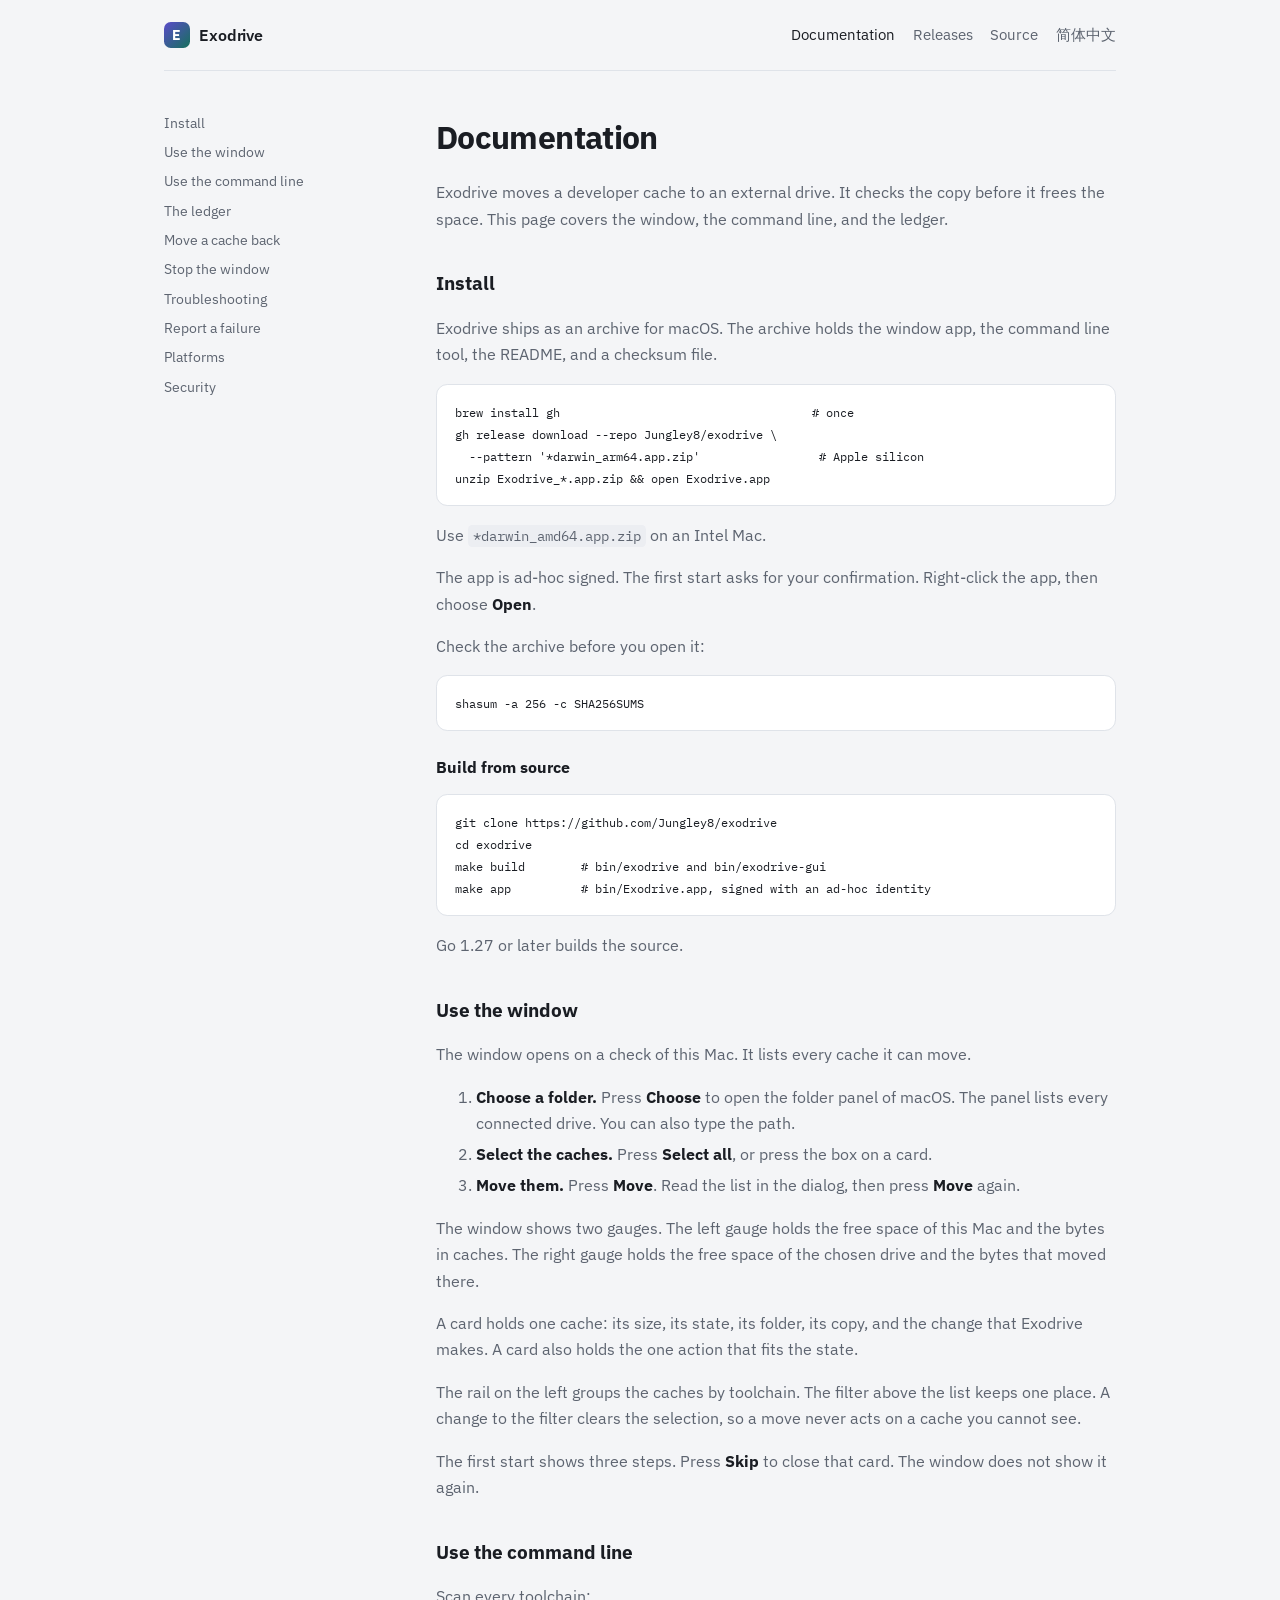
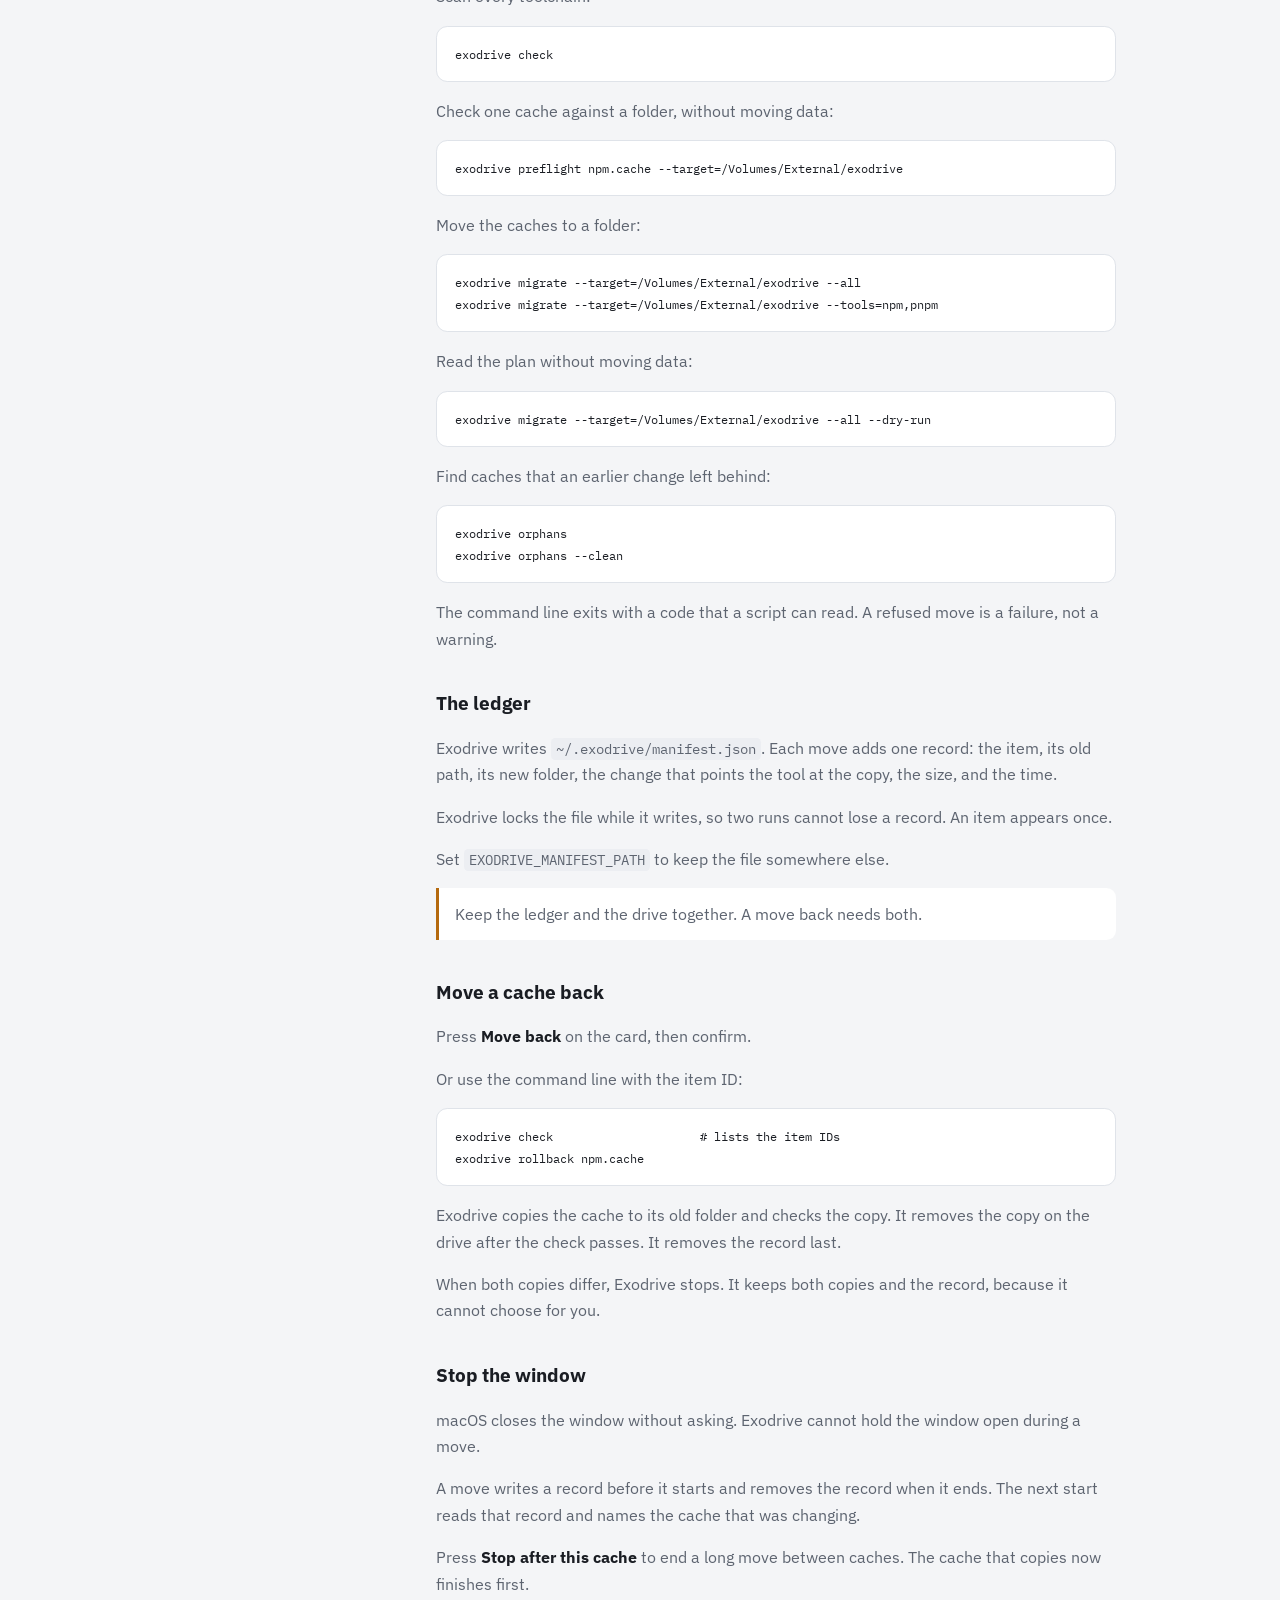
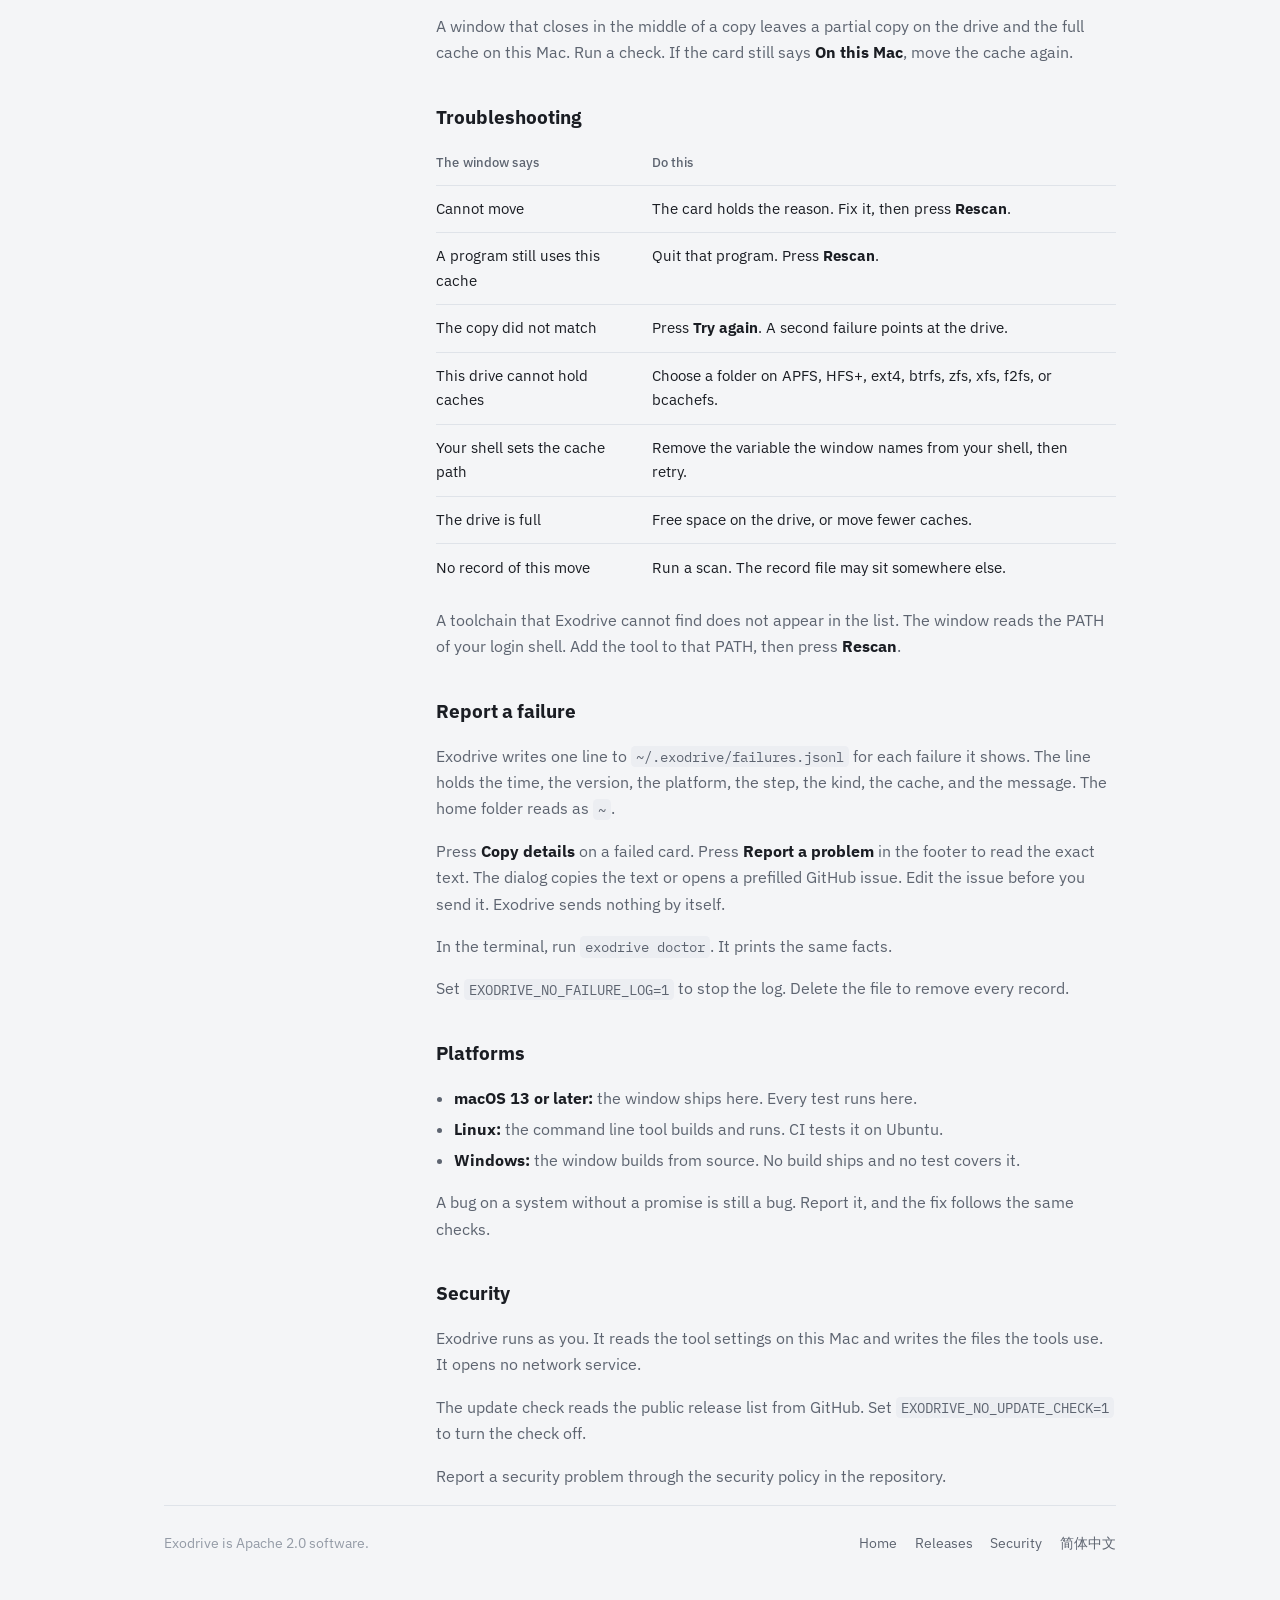
==== site/docs/index.html @ dd436aaa "feat(report): keep a local failure log and offer a prefilled issue Every failure the window or the c" ====
<!doctype html>
<html lang="en">
  <head>
    <meta charset="utf-8" />
    <meta name="viewport" content="width=device-width, initial-scale=1" />
    <title>Exodrive documentation</title>
    <meta
      name="description"
      content="Install Exodrive, move a cache to an external drive, move it back, and read the ledger."
    />
    <link rel="preconnect" href="https://fonts.googleapis.com" />
    <link rel="preconnect" href="https://fonts.gstatic.com" crossorigin />
    <link
      href="https://fonts.googleapis.com/css2?family=IBM+Plex+Mono:wght@400;500&family=IBM+Plex+Sans:wght@400;500;600&display=swap"
      rel="stylesheet"
    />
    <link rel="stylesheet" href="../style.css" />
  </head>
  <body>
    <div class="page">
      <header class="top">
        <a class="brand" href="../"><span class="mark" aria-hidden="true">E</span>Exodrive</a>
        <nav>
          <a href="./" aria-current="page">Documentation</a>
          <a href="https://github.com/Jungley8/exodrive/releases">Releases</a>
          <a href="https://github.com/Jungley8/exodrive">Source</a>
          <a href="../zh/docs/" lang="zh-Hans">简体中文</a>
        </nav>
      </header>

      <div class="docs">
        <nav aria-label="On this page">
          <a href="#install">Install</a>
          <a href="#window">Use the window</a>
          <a href="#cli">Use the command line</a>
          <a href="#ledger">The ledger</a>
          <a href="#undo">Move a cache back</a>
          <a href="#stopping">Stop the window</a>
          <a href="#trouble">Troubleshooting</a>
          <a href="#report">Report a failure</a>
          <a href="#platform">Platforms</a>
          <a href="#security">Security</a>
        </nav>

        <main>
          <h1>Documentation</h1>
          <p>
            Exodrive moves a developer cache to an external drive. It checks the
            copy before it frees the space. This page covers the window, the
            command line, and the ledger.
          </p>

          <h2 id="install">Install</h2>
          <p>
            Exodrive ships as an archive for macOS. The archive holds the window
            app, the command line tool, the README, and a checksum file.
          </p>
          <pre><code>brew install gh                                    # once
gh release download --repo Jungley8/exodrive \
  --pattern '*darwin_arm64.app.zip'                 # Apple silicon
unzip Exodrive_*.app.zip &amp;&amp; open Exodrive.app</code></pre>
          <p>Use <code>*darwin_amd64.app.zip</code> on an Intel Mac.</p>
          <p>
            The app is ad-hoc signed. The first start asks for your
            confirmation. Right-click the app, then choose <strong>Open</strong>.
          </p>
          <p>Check the archive before you open it:</p>
          <pre><code>shasum -a 256 -c SHA256SUMS</code></pre>

          <h3>Build from source</h3>
          <pre><code>git clone https://github.com/Jungley8/exodrive
cd exodrive
make build        # bin/exodrive and bin/exodrive-gui
make app          # bin/Exodrive.app, signed with an ad-hoc identity</code></pre>
          <p>Go 1.27 or later builds the source.</p>

          <h2 id="window">Use the window</h2>
          <p>The window opens on a check of this Mac. It lists every cache it can move.</p>
          <ol>
            <li>
              <strong>Choose a folder.</strong> Press <strong>Choose</strong> to
              open the folder panel of macOS. The panel lists every connected
              drive. You can also type the path.
            </li>
            <li>
              <strong>Select the caches.</strong> Press <strong>Select all</strong>,
              or press the box on a card.
            </li>
            <li>
              <strong>Move them.</strong> Press <strong>Move</strong>. Read the
              list in the dialog, then press <strong>Move</strong> again.
            </li>
          </ol>
          <p>
            The window shows two gauges. The left gauge holds the free space of
            this Mac and the bytes in caches. The right gauge holds the free
            space of the chosen drive and the bytes that moved there.
          </p>
          <p>
            A card holds one cache: its size, its state, its folder, its copy,
            and the change that Exodrive makes. A card also holds the one action
            that fits the state.
          </p>
          <p>
            The rail on the left groups the caches by toolchain. The filter above
            the list keeps one place. A change to the filter clears the
            selection, so a move never acts on a cache you cannot see.
          </p>
          <p>
            The first start shows three steps. Press <strong>Skip</strong> to
            close that card. The window does not show it again.
          </p>

          <h2 id="cli">Use the command line</h2>
          <p>Scan every toolchain:</p>
          <pre><code>exodrive check</code></pre>
          <p>Check one cache against a folder, without moving data:</p>
          <pre><code>exodrive preflight npm.cache --target=/Volumes/External/exodrive</code></pre>
          <p>Move the caches to a folder:</p>
          <pre><code>exodrive migrate --target=/Volumes/External/exodrive --all
exodrive migrate --target=/Volumes/External/exodrive --tools=npm,pnpm</code></pre>
          <p>Read the plan without moving data:</p>
          <pre><code>exodrive migrate --target=/Volumes/External/exodrive --all --dry-run</code></pre>
          <p>Find caches that an earlier change left behind:</p>
          <pre><code>exodrive orphans
exodrive orphans --clean</code></pre>
          <p>
            The command line exits with a code that a script can read. A refused
            move is a failure, not a warning.
          </p>

          <h2 id="ledger">The ledger</h2>
          <p>
            Exodrive writes <code>~/.exodrive/manifest.json</code>. Each move
            adds one record: the item, its old path, its new folder, the change
            that points the tool at the copy, the size, and the time.
          </p>
          <p>
            Exodrive locks the file while it writes, so two runs cannot lose a
            record. An item appears once.
          </p>
          <p>
            Set <code>EXODRIVE_MANIFEST_PATH</code> to keep the file somewhere
            else.
          </p>
          <div class="callout">
            <p>
              Keep the ledger and the drive together. A move back needs both.
            </p>
          </div>

          <h2 id="undo">Move a cache back</h2>
          <p>Press <strong>Move back</strong> on the card, then confirm.</p>
          <p>Or use the command line with the item ID:</p>
          <pre><code>exodrive check                     # lists the item IDs
exodrive rollback npm.cache</code></pre>
          <p>
            Exodrive copies the cache to its old folder and checks the copy. It
            removes the copy on the drive after the check passes. It removes the
            record last.
          </p>
          <p>
            When both copies differ, Exodrive stops. It keeps both copies and the
            record, because it cannot choose for you.
          </p>

          <h2 id="stopping">Stop the window</h2>
          <p>
            macOS closes the window without asking. Exodrive cannot hold the
            window open during a move.
          </p>
          <p>
            A move writes a record before it starts and removes the record when
            it ends. The next start reads that record and names the cache that
            was changing.
          </p>
          <p>
            Press <strong>Stop after this cache</strong> to end a long move
            between caches. The cache that copies now finishes first.
          </p>
          <p>
            A window that closes in the middle of a copy leaves a partial copy on
            the drive and the full cache on this Mac. Run a check. If the card
            still says <strong>On this Mac</strong>, move the cache again.
          </p>

          <h2 id="trouble">Troubleshooting</h2>
          <table>
            <thead>
              <tr><th scope="col">The window says</th><th scope="col">Do this</th></tr>
            </thead>
            <tbody>
              <tr>
                <td>Cannot move</td>
                <td>The card holds the reason. Fix it, then press <strong>Rescan</strong>.</td>
              </tr>
              <tr>
                <td>A program still uses this cache</td>
                <td>Quit that program. Press <strong>Rescan</strong>.</td>
              </tr>
              <tr>
                <td>The copy did not match</td>
                <td>Press <strong>Try again</strong>. A second failure points at the drive.</td>
              </tr>
              <tr>
                <td>This drive cannot hold caches</td>
                <td>Choose a folder on APFS, HFS+, ext4, btrfs, zfs, xfs, f2fs, or bcachefs.</td>
              </tr>
              <tr>
                <td>Your shell sets the cache path</td>
                <td>Remove the variable the window names from your shell, then retry.</td>
              </tr>
              <tr>
                <td>The drive is full</td>
                <td>Free space on the drive, or move fewer caches.</td>
              </tr>
              <tr>
                <td>No record of this move</td>
                <td>Run a scan. The record file may sit somewhere else.</td>
              </tr>
            </tbody>
          </table>
          <p>
            A toolchain that Exodrive cannot find does not appear in the list.
            The window reads the PATH of your login shell. Add the tool to that
            PATH, then press <strong>Rescan</strong>.
          </p>

          <h2 id="report">Report a failure</h2>
          <p>
            Exodrive writes one line to <code>~/.exodrive/failures.jsonl</code>
            for each failure it shows. The line holds the time, the version,
            the platform, the step, the kind, the cache, and the message. The
            home folder reads as <code>~</code>.
          </p>
          <p>
            Press <strong>Copy details</strong> on a failed card. Press
            <strong>Report a problem</strong> in the footer to read the exact
            text. The dialog copies the text or opens a prefilled GitHub issue.
            Edit the issue before you send it. Exodrive sends nothing by itself.
          </p>
          <p>In the terminal, run <code>exodrive doctor</code>. It prints the same facts.</p>
          <p>
            Set <code>EXODRIVE_NO_FAILURE_LOG=1</code> to stop the log. Delete
            the file to remove every record.
          </p>

          <h2 id="platform">Platforms</h2>
          <ul>
            <li>
              <strong>macOS 13 or later:</strong> the window ships here. Every
              test runs here.
            </li>
            <li>
              <strong>Linux:</strong> the command line tool builds and runs. CI
              tests it on Ubuntu.
            </li>
            <li>
              <strong>Windows:</strong> the window builds from source. No build
              ships and no test covers it.
            </li>
          </ul>
          <p>
            A bug on a system without a promise is still a bug. Report it, and
            the fix follows the same checks.
          </p>

          <h2 id="security">Security</h2>
          <p>
            Exodrive runs as you. It reads the tool settings on this Mac and
            writes the files the tools use. It opens no network service.
          </p>
          <p>
            The update check reads the public release list from GitHub. Set
            <code>EXODRIVE_NO_UPDATE_CHECK=1</code> to turn the check off.
          </p>
          <p>
            Report a security problem through the security policy in the
            repository.
          </p>
        </main>
      </div>

      <footer>
        <span>Exodrive is Apache 2.0 software.</span>
        <nav>
          <a href="../">Home</a>
          <a href="https://github.com/Jungley8/exodrive/releases">Releases</a>
          <a href="https://github.com/Jungley8/exodrive/blob/main/SECURITY.md">Security</a>
          <a href="../zh/docs/" lang="zh-Hans">简体中文</a>
        </nav>
      </footer>
    </div>
  </body>
</html>
---- site/style.css ----
/* Exodrive's pages carry the window's own palette: graphite text on a cool
   paper, one violet for what a person acts on, amber for a cache that still
   takes space here, and teal for one that already moved. A state color means
   state and nothing else, so the two gauges read like the gauges in the app. */

:root {
  --paper: #f4f5f7;
  --surface: #ffffff;
  --inset: #eceef2;
  --ink: #1a1d23;
  --muted: #5d6470;
  --faint: #949ba6;
  --line: #dfe3e9;
  --accent: #5a4bc9;
  --accent-hover: #5041b7;
  --amber: #b4690e;
  --teal: #16705c;

  --sans: "IBM Plex Sans", -apple-system, BlinkMacSystemFont, "Segoe UI", system-ui, sans-serif;
  --mono: "IBM Plex Mono", ui-monospace, SFMono-Regular, Menlo, monospace;

  --step-0: 1rem;
  --step-1: 1.2rem;
  --step-2: 1.5rem;
  --step-3: 2rem;
  --step-4: clamp(2.4rem, 5vw, 3.6rem);
}

@media (prefers-color-scheme: dark) {
  :root {
    --paper: #121419;
    --surface: #1b1e25;
    --inset: #171a20;
    --ink: #e8eaee;
    --muted: #9ba2ad;
    --faint: #707784;
    --line: #2e333d;
    --accent: #a99bf5;
    --accent-hover: #b9adf8;
    --amber: #e0ac5c;
    --teal: #63c3a6;
  }
}

*,
*::before,
*::after {
  box-sizing: border-box;
}

html {
  -webkit-text-size-adjust: 100%;
}

body {
  margin: 0;
  background: var(--paper);
  color: var(--ink);
  font-family: var(--sans);
  font-size: var(--step-0);
  line-height: 1.65;
  font-feature-settings: "kern";
  -webkit-font-smoothing: antialiased;
}

a {
  color: var(--accent);
  text-decoration-thickness: 1px;
  text-underline-offset: 0.18em;
}

a:hover {
  color: var(--accent-hover);
}

:focus-visible {
  outline: 2px solid var(--accent);
  outline-offset: 3px;
  border-radius: 3px;
}

img,
svg {
  max-width: 100%;
}

/* ---- the page frame ---- */

.page {
  width: 100%;
  max-width: 62rem;
  margin: 0 auto;
  padding: 0 1.25rem 4rem;
}

.top {
  display: flex;
  align-items: center;
  justify-content: space-between;
  gap: 1rem;
  padding: 1.35rem 0;
  border-bottom: 1px solid var(--line);
}

.brand {
  display: flex;
  align-items: center;
  gap: 0.6rem;
  color: var(--ink);
  text-decoration: none;
  font-weight: 600;
  letter-spacing: -0.01em;
}

.brand .mark {
  width: 1.6rem;
  height: 1.6rem;
  border-radius: 0.42rem;
  background: linear-gradient(135deg, var(--accent), var(--teal));
  display: grid;
  place-items: center;
  color: #fff;
  font-size: 0.9rem;
  font-weight: 700;
}

.top nav {
  display: flex;
  flex-wrap: wrap;
  gap: 0.4rem 1.1rem;
  font-size: 0.92rem;
}

.top nav a {
  color: var(--muted);
  text-decoration: none;
}

.top nav a:hover,
.top nav a[aria-current="page"] {
  color: var(--ink);
}

/* ---- hero ---- */

.hero {
  display: grid;
  grid-template-columns: minmax(0, 1.05fr) minmax(0, 0.95fr);
  gap: 3rem;
  align-items: center;
  padding: 3.5rem 0 3rem;
}

.hero h1 {
  font-size: var(--step-4);
  line-height: 1.05;
  letter-spacing: -0.035em;
  font-weight: 600;
  margin: 0 0 1.1rem;
  max-width: 16ch;
}

.hero p {
  color: var(--muted);
  font-size: var(--step-1);
  max-width: 40ch;
  margin: 0 0 1.8rem;
}

.actions {
  display: flex;
  flex-wrap: wrap;
  align-items: center;
  gap: 0.75rem;
}

.button {
  display: inline-flex;
  align-items: center;
  gap: 0.45rem;
  padding: 0.62rem 1.05rem;
  border-radius: 0.6rem;
  border: 1px solid transparent;
  font-size: 0.95rem;
  font-weight: 550;
  text-decoration: none;
  background: var(--accent);
  color: #fff;
}

.button:hover {
  background: var(--accent-hover);
  color: #fff;
}

.button.quiet {
  background: transparent;
  border-color: var(--line);
  color: var(--ink);
}

.button.quiet:hover {
  border-color: var(--faint);
  color: var(--ink);
}

.note {
  margin: 0.9rem 0 0;
  font-size: 0.88rem;
  color: var(--faint);
}

/* The gauges: the same pair the window shows, at the size a page can hold. */

.gauges {
  background: var(--surface);
  border: 1px solid var(--line);
  border-radius: 1rem;
  padding: 1.4rem 1.4rem 1.1rem;
  display: grid;
  gap: 1.1rem;
}

.gauge-head {
  display: flex;
  justify-content: space-between;
  align-items: baseline;
  gap: 1rem;
  font-size: 0.86rem;
  color: var(--muted);
}

.gauge-head strong {
  font-family: var(--mono);
  font-size: 0.95rem;
  font-weight: 500;
  color: var(--ink);
  font-variant-numeric: tabular-nums;
}

.bar {
  height: 0.55rem;
  border-radius: 999px;
  background: var(--inset);
  overflow: hidden;
  display: flex;
  margin-top: 0.45rem;
}

.bar span {
  display: block;
  height: 100%;
}

.bar .cache {
  background: var(--amber);
}

.bar .away {
  background: var(--teal);
}

.legend {
  display: flex;
  align-items: center;
  gap: 0.4rem;
  margin-top: 0.5rem;
  font-size: 0.8rem;
  color: var(--muted);
}

.legend i {
  width: 0.5rem;
  height: 0.5rem;
  border-radius: 999px;
  display: inline-block;
}

.arrow {
  display: flex;
  align-items: center;
  gap: 0.55rem;
  color: var(--faint);
  font-size: 0.82rem;
}

.arrow::before,
.arrow::after {
  content: "";
  height: 1px;
  background: var(--line);
  flex: 1;
}

/* ---- sections ---- */

section {
  padding: 3rem 0;
  border-top: 1px solid var(--line);
}

section h2 {
  font-size: var(--step-2);
  letter-spacing: -0.02em;
  font-weight: 600;
  margin: 0 0 0.6rem;
}

section > p {
  color: var(--muted);
  max-width: 62ch;
  margin: 0 0 1.6rem;
}

.steps {
  list-style: none;
  counter-reset: step;
  padding: 0;
  margin: 0;
  display: grid;
  gap: 1.1rem;
  max-width: 58ch;
}

.steps li {
  counter-increment: step;
  display: grid;
  grid-template-columns: 1.9rem 1fr;
  gap: 0.2rem 0.9rem;
  align-items: baseline;
}

.steps li::before {
  content: counter(step);
  font-family: var(--mono);
  font-size: 0.8rem;
  color: var(--muted);
  width: 1.9rem;
  height: 1.9rem;
  border-radius: 999px;
  background: var(--inset);
  display: grid;
  place-items: center;
}

.steps b {
  font-weight: 600;
}

.steps p {
  margin: 0.15rem 0 0;
  color: var(--muted);
  grid-column: 2;
}

table {
  width: 100%;
  border-collapse: collapse;
  font-size: 0.92rem;
}

th,
td {
  text-align: left;
  vertical-align: top;
  padding: 0.7rem 0.9rem 0.7rem 0;
  border-bottom: 1px solid var(--line);
}

th {
  color: var(--muted);
  font-weight: 500;
  font-size: 0.82rem;
  letter-spacing: 0.01em;
}

tbody tr:last-child td {
  border-bottom: none;
}

code,
pre {
  font-family: var(--mono);
  font-size: 0.86em;
}

code {
  background: var(--inset);
  padding: 0.12em 0.38em;
  border-radius: 0.28rem;
}

pre {
  background: var(--surface);
  border: 1px solid var(--line);
  border-radius: 0.7rem;
  padding: 1rem 1.1rem;
  overflow-x: auto;
  line-height: 1.6;
}

pre code {
  background: none;
  padding: 0;
}

.promise {
  display: grid;
  grid-template-columns: repeat(auto-fit, minmax(15rem, 1fr));
  gap: 1rem;
}

.promise div {
  background: var(--surface);
  border: 1px solid var(--line);
  border-radius: 0.8rem;
  padding: 1rem 1.1rem;
}

.promise h3 {
  margin: 0 0 0.35rem;
  font-size: 0.98rem;
}

.promise p {
  margin: 0;
  color: var(--muted);
  font-size: 0.9rem;
}

footer {
  border-top: 1px solid var(--line);
  padding-top: 1.6rem;
  display: flex;
  flex-wrap: wrap;
  justify-content: space-between;
  gap: 0.8rem;
  color: var(--faint);
  font-size: 0.86rem;
}

footer nav {
  display: flex;
  flex-wrap: wrap;
  gap: 0.4rem 1.1rem;
}

footer a {
  color: var(--muted);
  text-decoration: none;
}

footer a:hover {
  color: var(--ink);
}

/* ---- documentation ---- */

.docs {
  display: grid;
  grid-template-columns: 14rem minmax(0, 1fr);
  gap: 3rem;
  padding-top: 2.5rem;
}

.docs nav {
  position: sticky;
  top: 1.5rem;
  align-self: start;
  font-size: 0.9rem;
  display: grid;
  gap: 0.35rem;
}

.docs nav a {
  color: var(--muted);
  text-decoration: none;
}

.docs nav a:hover {
  color: var(--ink);
}

.docs h1 {
  font-size: var(--step-3);
  letter-spacing: -0.02em;
  margin: 0 0 0.4rem;
}

.docs h2 {
  font-size: var(--step-1);
  margin: 2.2rem 0 0.5rem;
  scroll-margin-top: 1.5rem;
}

.docs h3 {
  font-size: 1rem;
  margin: 1.4rem 0 0.3rem;
}

.docs p,
.docs li {
  color: var(--muted);
}

.docs ul {
  padding-left: 1.1rem;
}

.docs li + li {
  margin-top: 0.3rem;
}

.docs strong {
  color: var(--ink);
}

.callout {
  border-left: 3px solid var(--amber);
  background: var(--surface);
  padding: 0.8rem 1rem;
  border-radius: 0 0.6rem 0.6rem 0;
}

.callout p {
  margin: 0;
}

@media (max-width: 54rem) {
  .hero {
    grid-template-columns: 1fr;
    gap: 2rem;
    padding-top: 2.5rem;
  }

  .docs {
    grid-template-columns: 1fr;
    gap: 1.5rem;
  }

  .docs nav {
    position: static;
    display: flex;
    flex-wrap: wrap;
    gap: 0.4rem 1rem;
    padding-bottom: 1rem;
    border-bottom: 1px solid var(--line);
  }
}

@media (prefers-reduced-motion: no-preference) {
  .gauges .bar span {
    transition: width 0.6s ease-out;
  }
}
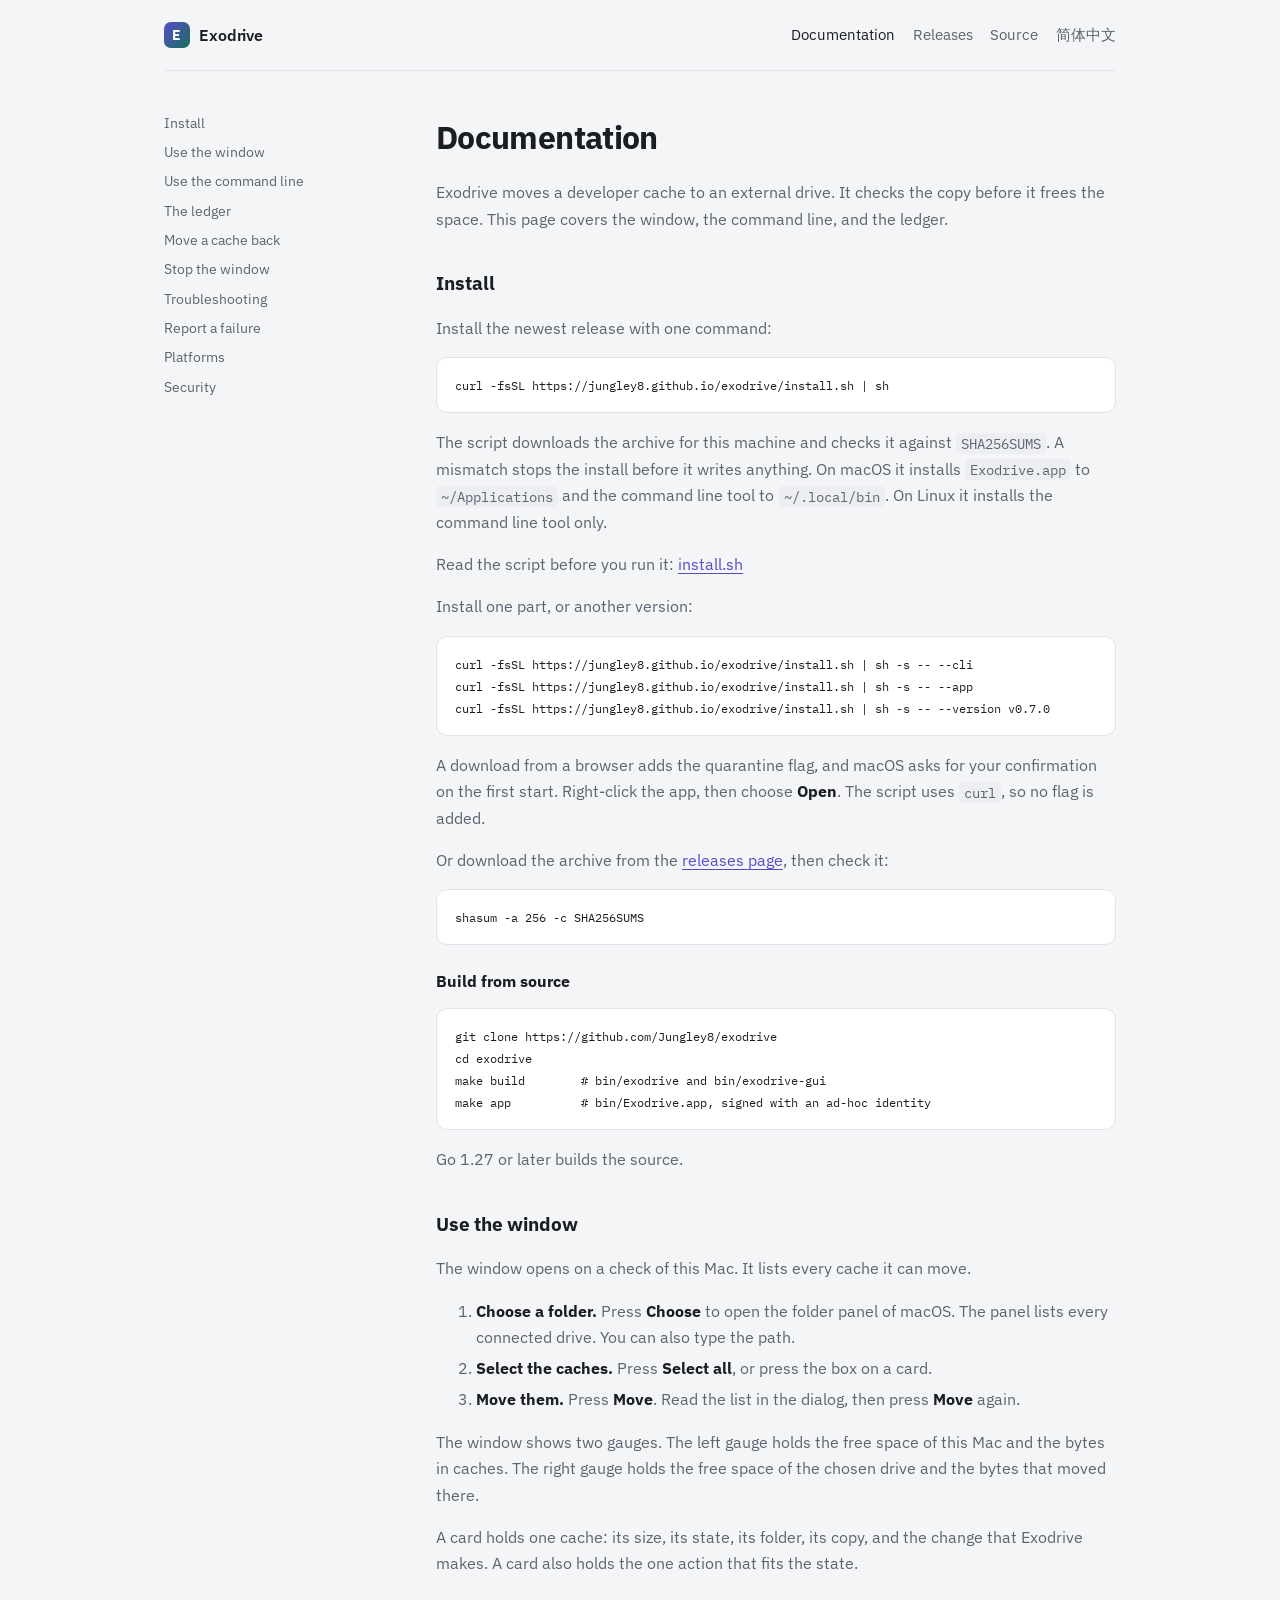
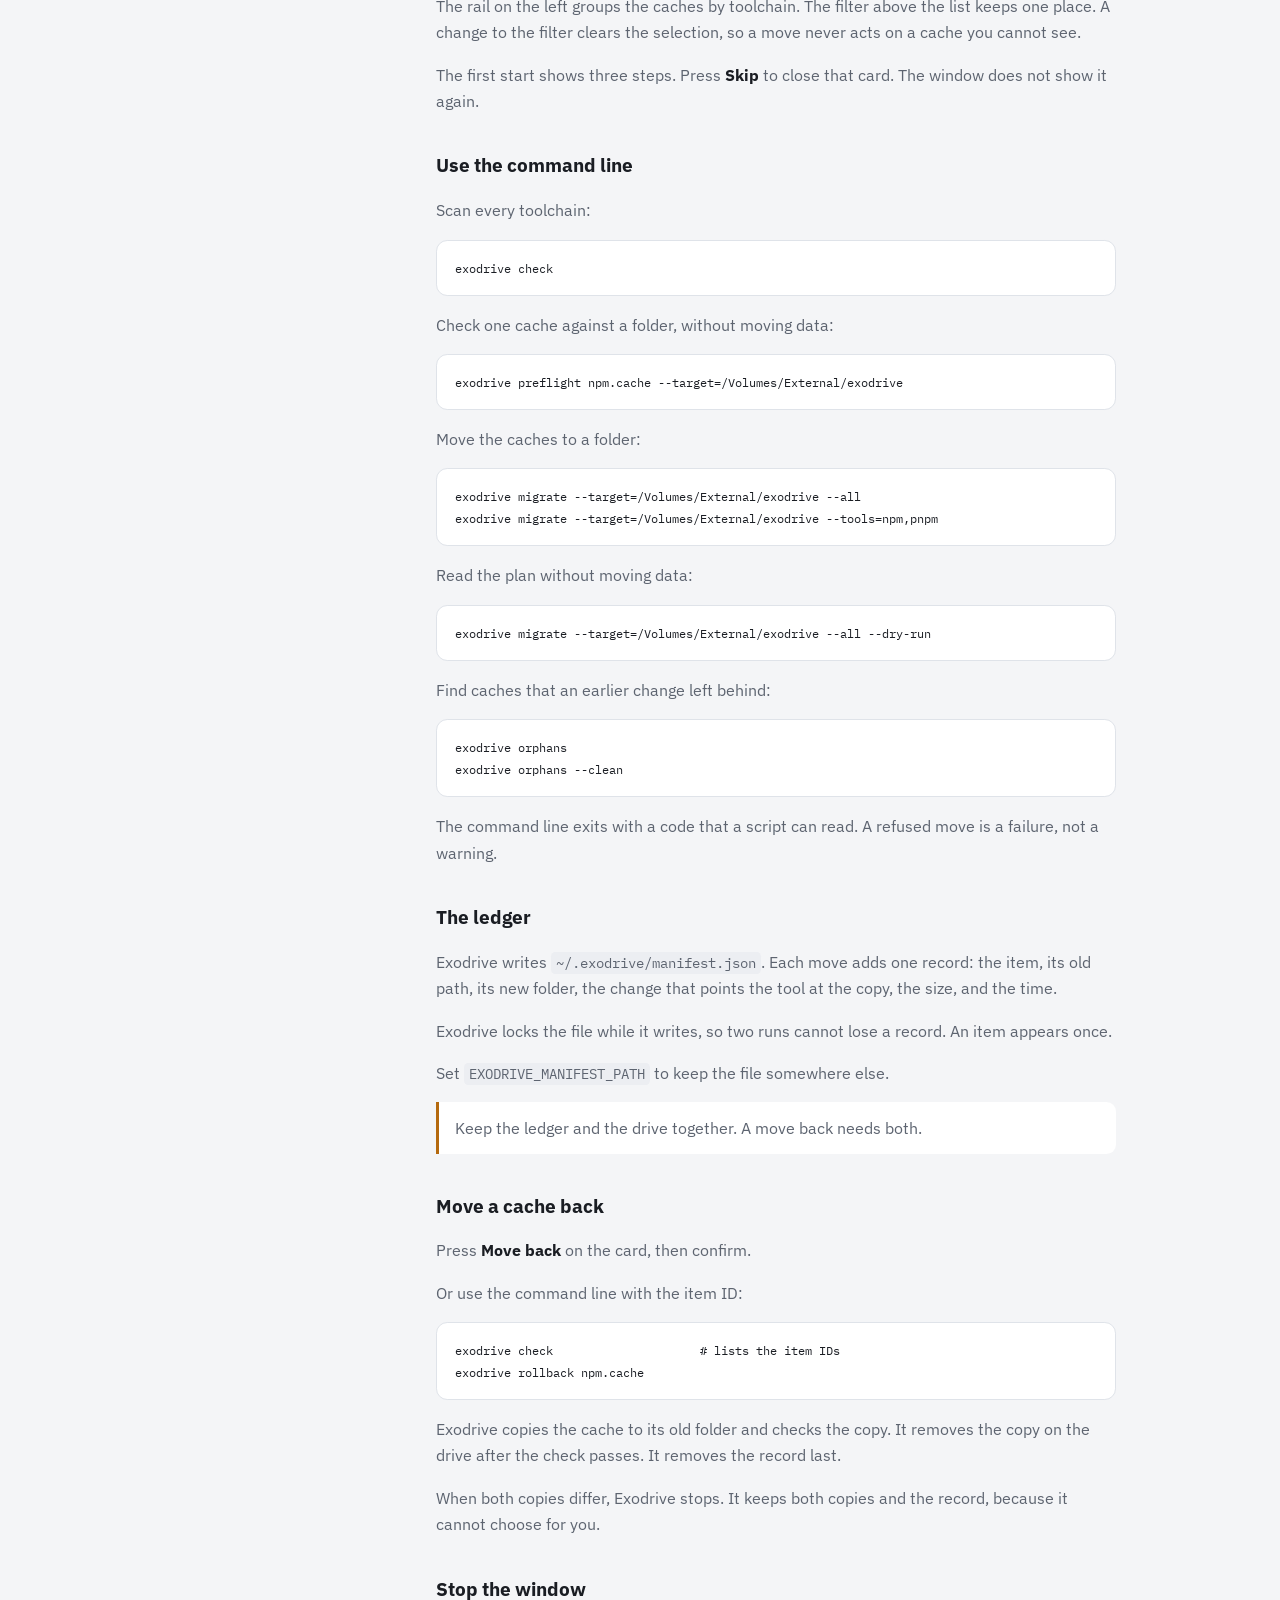
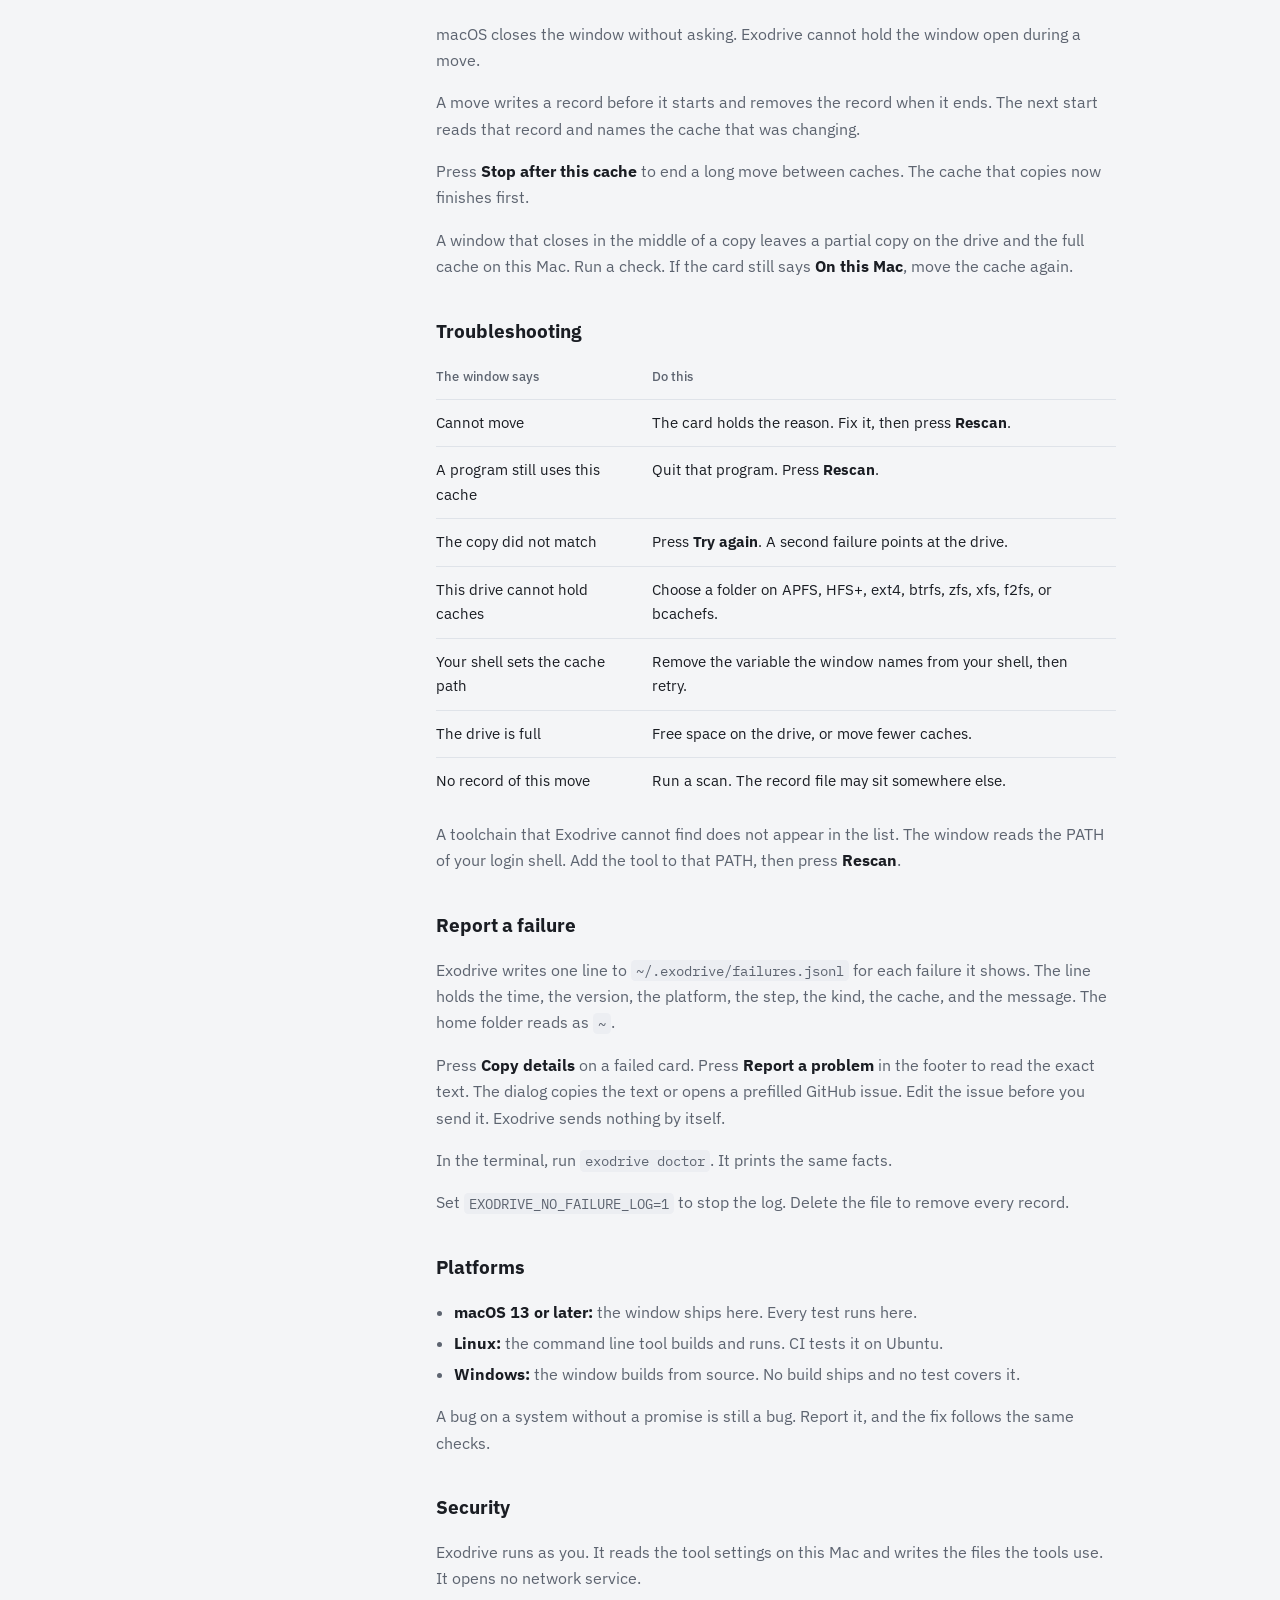
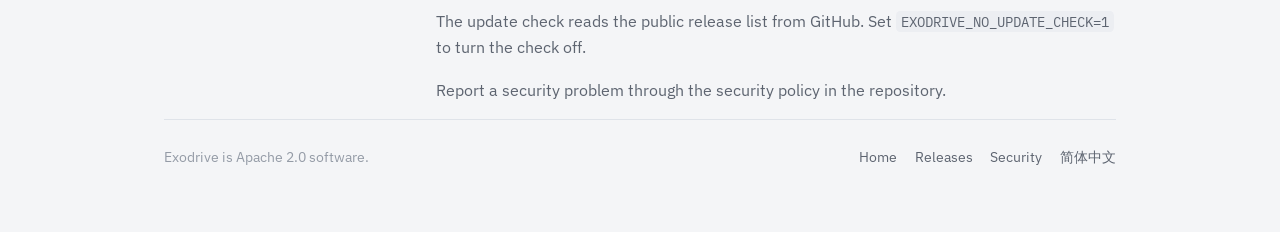
==== commit 458ef6fd: "feat(install): add a one-line install script curl -fsSL https://jungley8.github.io/exodrive/install." ====
--- a/site/docs/index.html
+++ b/site/docs/index.html
@@ -51,20 +51,28 @@
           </p>
 
           <h2 id="install">Install</h2>
-          <p>
-            Exodrive ships as an archive for macOS. The archive holds the window
-            app, the command line tool, the README, and a checksum file.
-          </p>
-          <pre><code>brew install gh                                    # once
-gh release download --repo Jungley8/exodrive \
-  --pattern '*darwin_arm64.app.zip'                 # Apple silicon
-unzip Exodrive_*.app.zip &amp;&amp; open Exodrive.app</code></pre>
-          <p>Use <code>*darwin_amd64.app.zip</code> on an Intel Mac.</p>
-          <p>
-            The app is ad-hoc signed. The first start asks for your
-            confirmation. Right-click the app, then choose <strong>Open</strong>.
-          </p>
-          <p>Check the archive before you open it:</p>
+          <p>Install the newest release with one command:</p>
+          <pre><code>curl -fsSL https://jungley8.github.io/exodrive/install.sh | sh</code></pre>
+          <p>
+            The script downloads the archive for this machine and checks it
+            against <code>SHA256SUMS</code>. A mismatch stops the install before
+            it writes anything. On macOS it installs <code>Exodrive.app</code>
+            to <code>~/Applications</code> and the command line tool to
+            <code>~/.local/bin</code>. On Linux it installs the command line
+            tool only.
+          </p>
+          <p>Read the script before you run it: <a href="https://jungley8.github.io/exodrive/install.sh">install.sh</a></p>
+          <p>Install one part, or another version:</p>
+          <pre><code>curl -fsSL https://jungley8.github.io/exodrive/install.sh | sh -s -- --cli
+curl -fsSL https://jungley8.github.io/exodrive/install.sh | sh -s -- --app
+curl -fsSL https://jungley8.github.io/exodrive/install.sh | sh -s -- --version v0.7.0</code></pre>
+          <p>
+            A download from a browser adds the quarantine flag, and macOS asks
+            for your confirmation on the first start. Right-click the app, then
+            choose <strong>Open</strong>. The script uses <code>curl</code>, so
+            no flag is added.
+          </p>
+          <p>Or download the archive from the <a href="https://github.com/Jungley8/exodrive/releases">releases page</a>, then check it:</p>
           <pre><code>shasum -a 256 -c SHA256SUMS</code></pre>
 
           <h3>Build from source</h3>
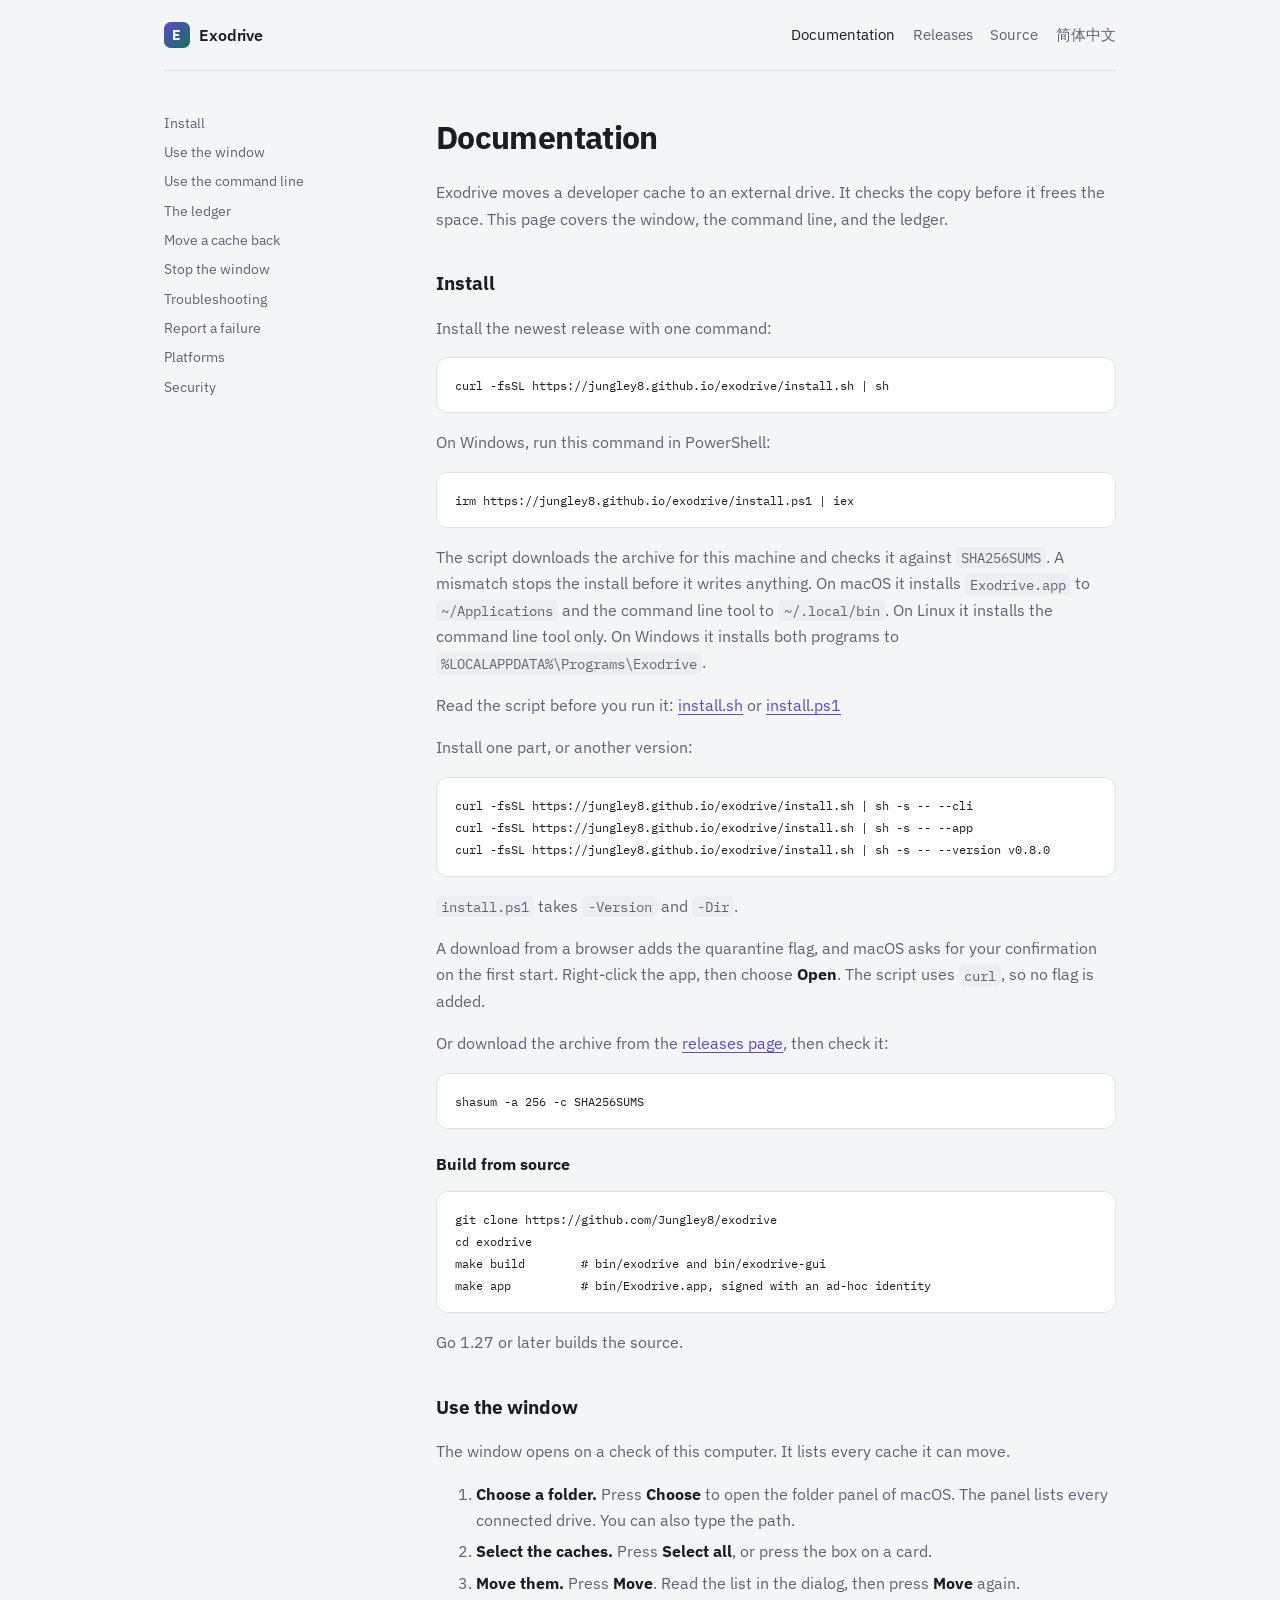
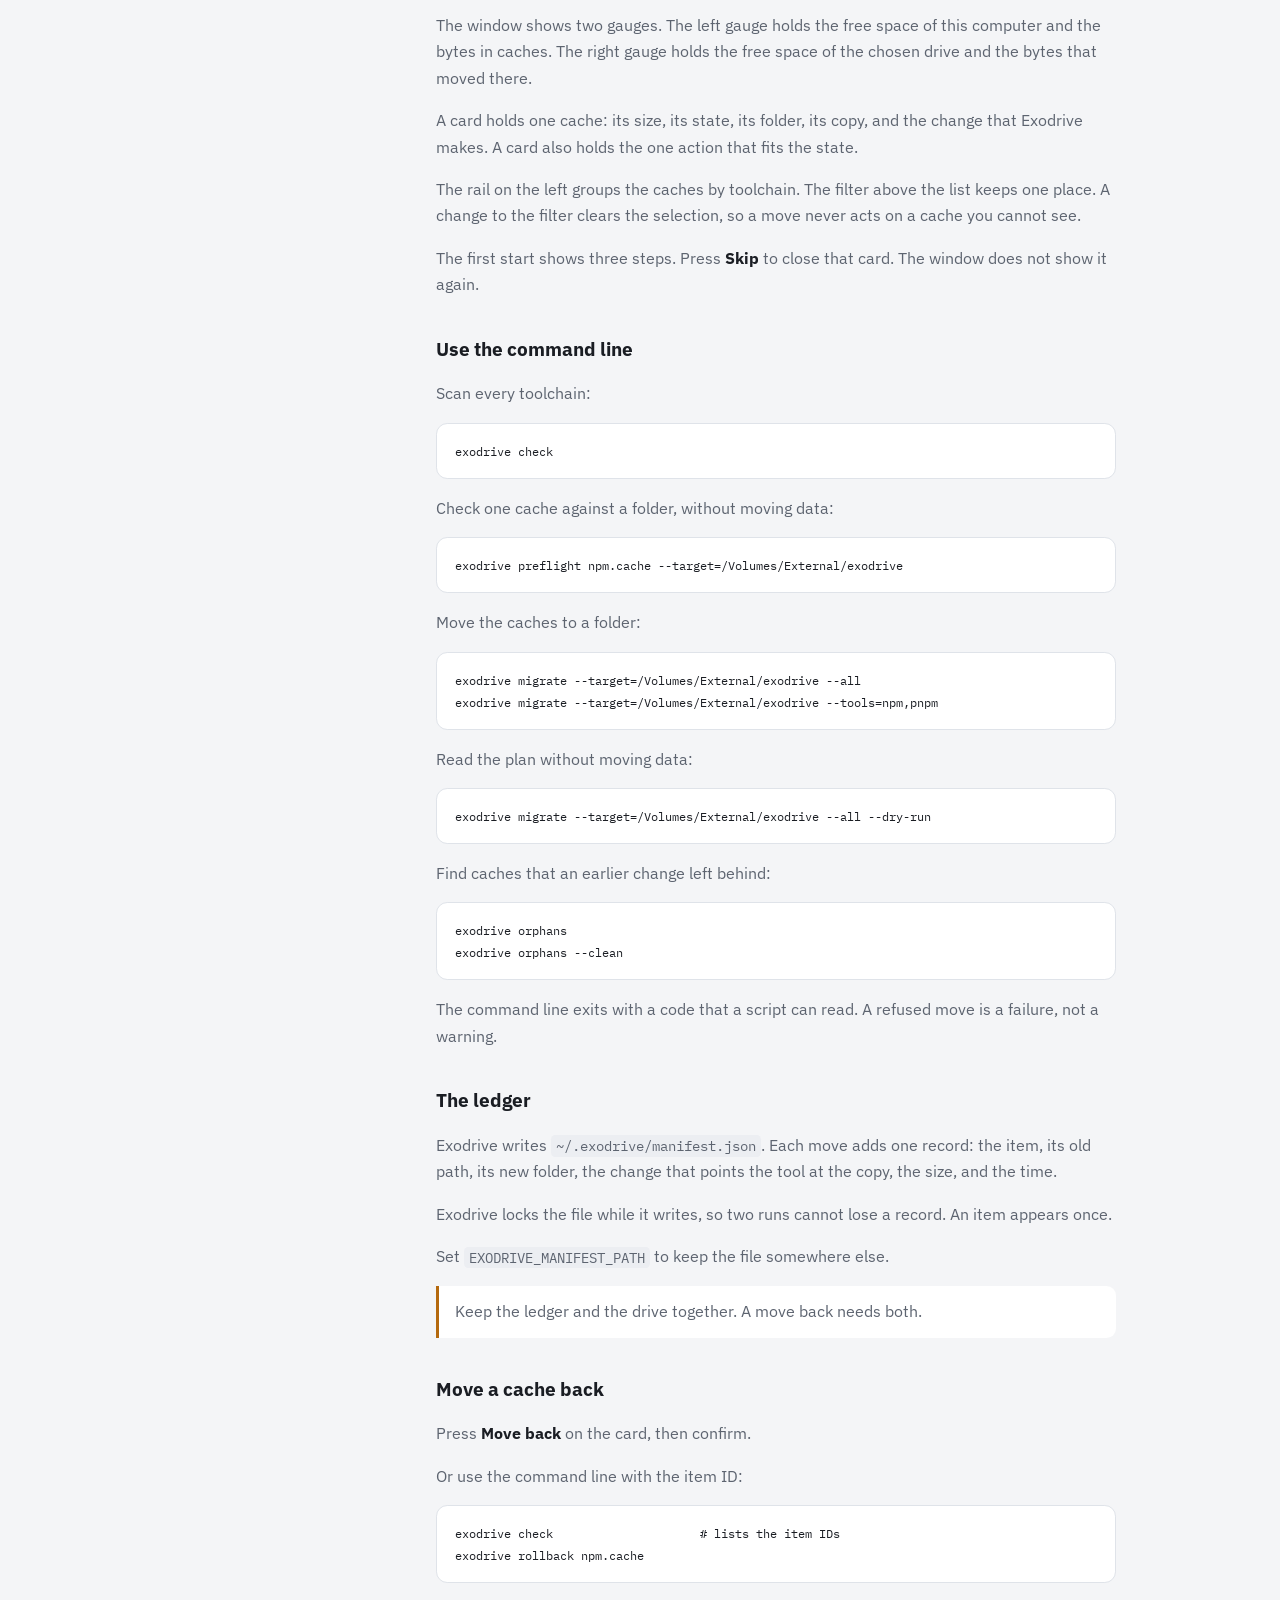
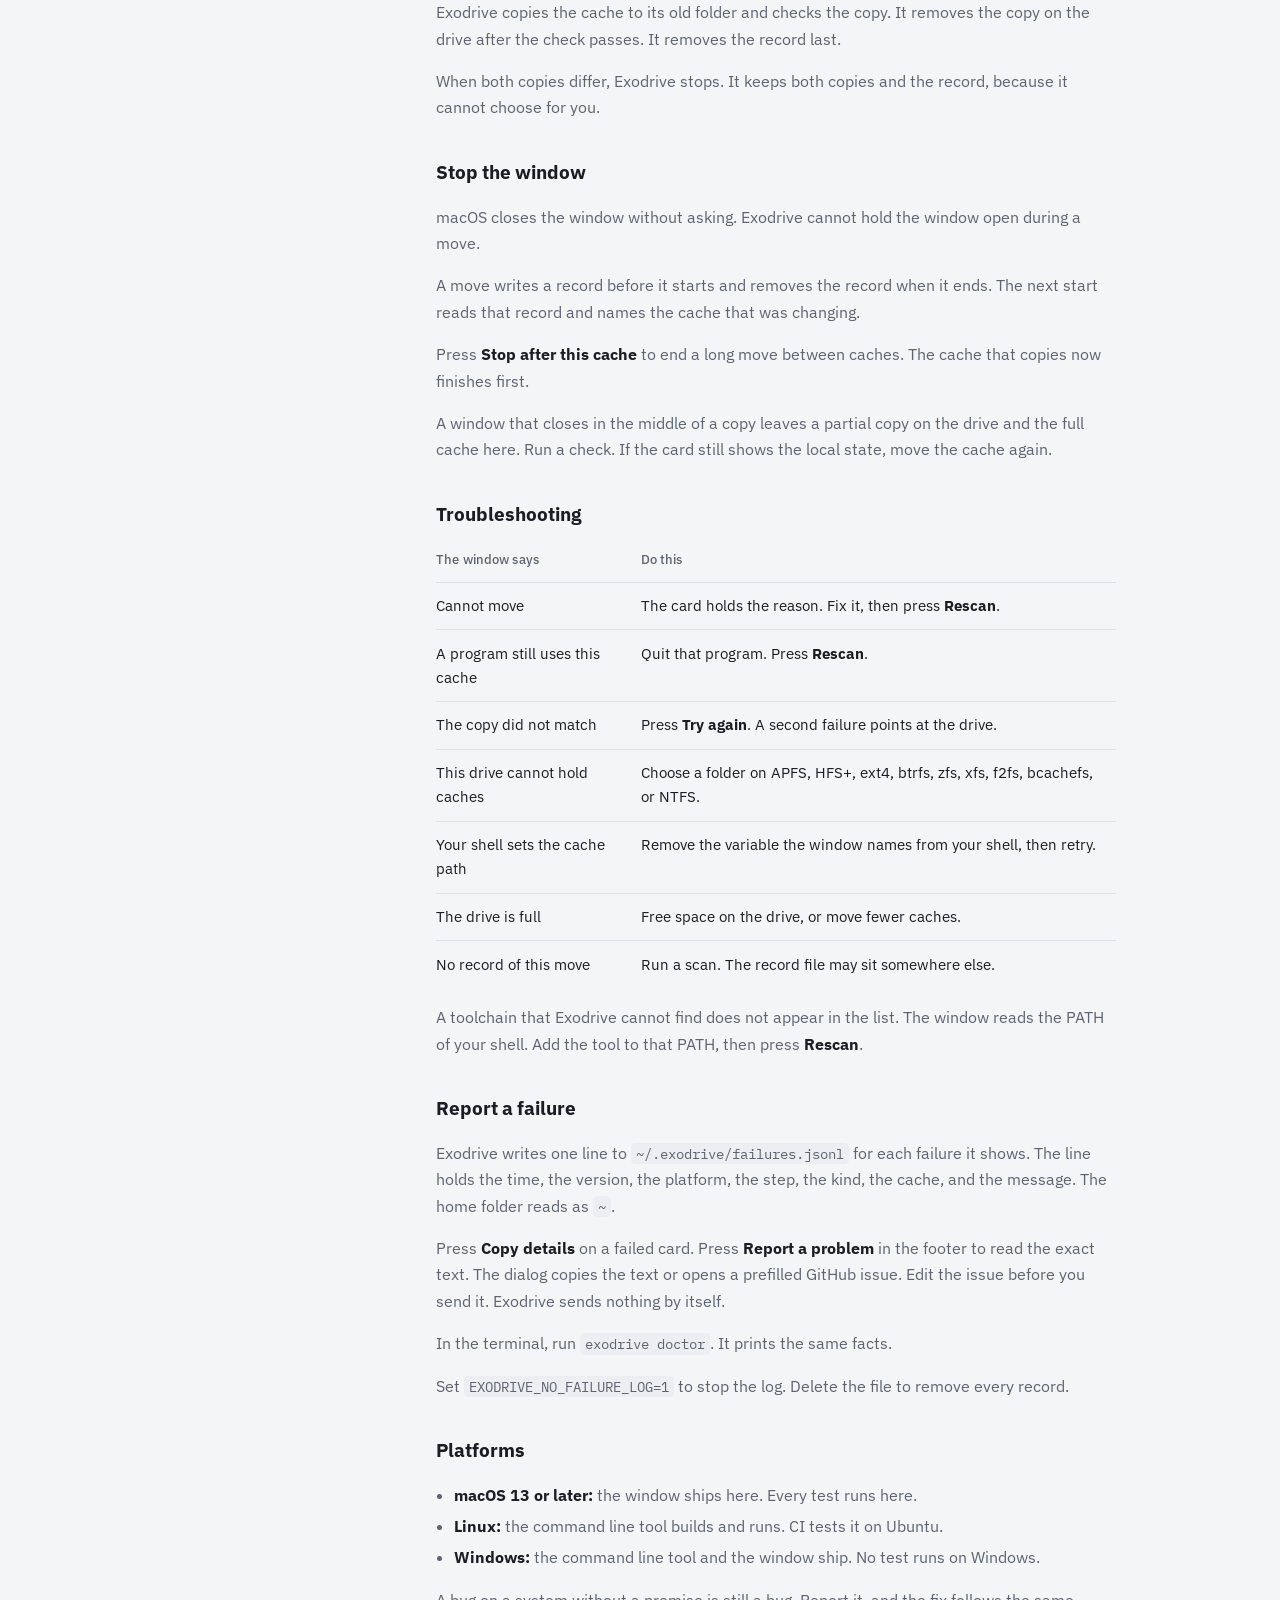
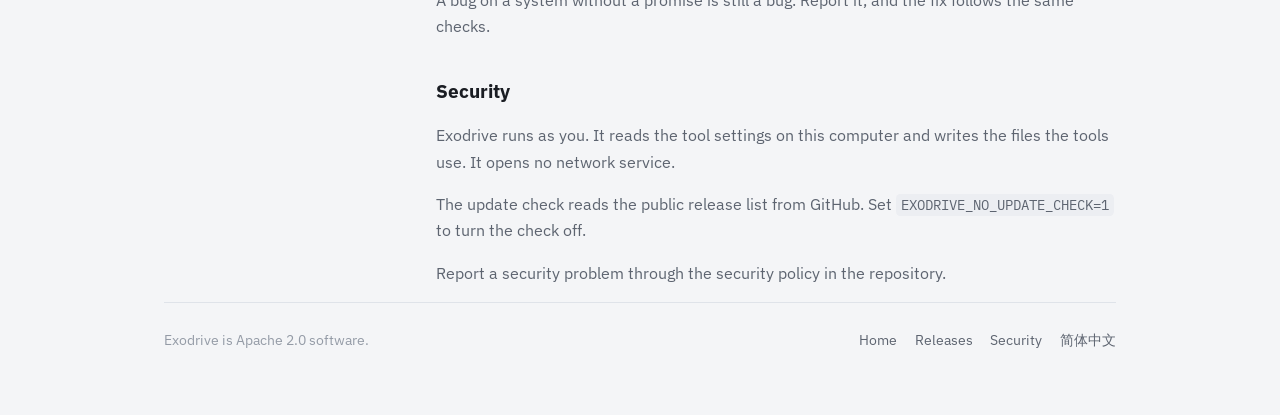
==== commit 60f53517: "feat(windows): ship Windows builds Windows gets a zip archive that holds exodrive.exe and exodrive-g" ====
--- a/site/docs/index.html
+++ b/site/docs/index.html
@@ -53,19 +53,26 @@
           <h2 id="install">Install</h2>
           <p>Install the newest release with one command:</p>
           <pre><code>curl -fsSL https://jungley8.github.io/exodrive/install.sh | sh</code></pre>
+          <p>On Windows, run this command in PowerShell:</p>
+          <pre><code>irm https://jungley8.github.io/exodrive/install.ps1 | iex</code></pre>
           <p>
             The script downloads the archive for this machine and checks it
             against <code>SHA256SUMS</code>. A mismatch stops the install before
             it writes anything. On macOS it installs <code>Exodrive.app</code>
             to <code>~/Applications</code> and the command line tool to
             <code>~/.local/bin</code>. On Linux it installs the command line
-            tool only.
-          </p>
-          <p>Read the script before you run it: <a href="https://jungley8.github.io/exodrive/install.sh">install.sh</a></p>
+            tool only. On Windows it installs both programs to
+            <code>%LOCALAPPDATA%\Programs\Exodrive</code>.
+          </p>
+          <p>Read the script before you run it: <a href="https://jungley8.github.io/exodrive/install.sh">install.sh</a> or <a href="https://jungley8.github.io/exodrive/install.ps1">install.ps1</a></p>
           <p>Install one part, or another version:</p>
           <pre><code>curl -fsSL https://jungley8.github.io/exodrive/install.sh | sh -s -- --cli
 curl -fsSL https://jungley8.github.io/exodrive/install.sh | sh -s -- --app
-curl -fsSL https://jungley8.github.io/exodrive/install.sh | sh -s -- --version v0.7.0</code></pre>
+curl -fsSL https://jungley8.github.io/exodrive/install.sh | sh -s -- --version v0.8.0</code></pre>
+          <p>
+            <code>install.ps1</code> takes <code>-Version</code> and
+            <code>-Dir</code>.
+          </p>
           <p>
             A download from a browser adds the quarantine flag, and macOS asks
             for your confirmation on the first start. Right-click the app, then
@@ -83,7 +90,7 @@
           <p>Go 1.27 or later builds the source.</p>
 
           <h2 id="window">Use the window</h2>
-          <p>The window opens on a check of this Mac. It lists every cache it can move.</p>
+          <p>The window opens on a check of this computer. It lists every cache it can move.</p>
           <ol>
             <li>
               <strong>Choose a folder.</strong> Press <strong>Choose</strong> to
@@ -101,7 +108,7 @@
           </ol>
           <p>
             The window shows two gauges. The left gauge holds the free space of
-            this Mac and the bytes in caches. The right gauge holds the free
+            this computer and the bytes in caches. The right gauge holds the free
             space of the chosen drive and the bytes that moved there.
           </p>
           <p>
@@ -188,8 +195,8 @@
           </p>
           <p>
             A window that closes in the middle of a copy leaves a partial copy on
-            the drive and the full cache on this Mac. Run a check. If the card
-            still says <strong>On this Mac</strong>, move the cache again.
+            the drive and the full cache here. Run a check. If the card
+            still shows the local state, move the cache again.
           </p>
 
           <h2 id="trouble">Troubleshooting</h2>
@@ -212,7 +219,7 @@
               </tr>
               <tr>
                 <td>This drive cannot hold caches</td>
-                <td>Choose a folder on APFS, HFS+, ext4, btrfs, zfs, xfs, f2fs, or bcachefs.</td>
+                <td>Choose a folder on APFS, HFS+, ext4, btrfs, zfs, xfs, f2fs, bcachefs, or NTFS.</td>
               </tr>
               <tr>
                 <td>Your shell sets the cache path</td>
@@ -230,8 +237,8 @@
           </table>
           <p>
             A toolchain that Exodrive cannot find does not appear in the list.
-            The window reads the PATH of your login shell. Add the tool to that
-            PATH, then press <strong>Rescan</strong>.
+            The window reads the PATH of your shell. Add the tool to that PATH,
+            then press <strong>Rescan</strong>.
           </p>
 
           <h2 id="report">Report a failure</h2>
@@ -264,8 +271,8 @@
               tests it on Ubuntu.
             </li>
             <li>
-              <strong>Windows:</strong> the window builds from source. No build
-              ships and no test covers it.
+              <strong>Windows:</strong> the command line tool and the window
+              ship. No test runs on Windows.
             </li>
           </ul>
           <p>
@@ -275,7 +282,7 @@
 
           <h2 id="security">Security</h2>
           <p>
-            Exodrive runs as you. It reads the tool settings on this Mac and
+            Exodrive runs as you. It reads the tool settings on this computer and
             writes the files the tools use. It opens no network service.
           </p>
           <p>
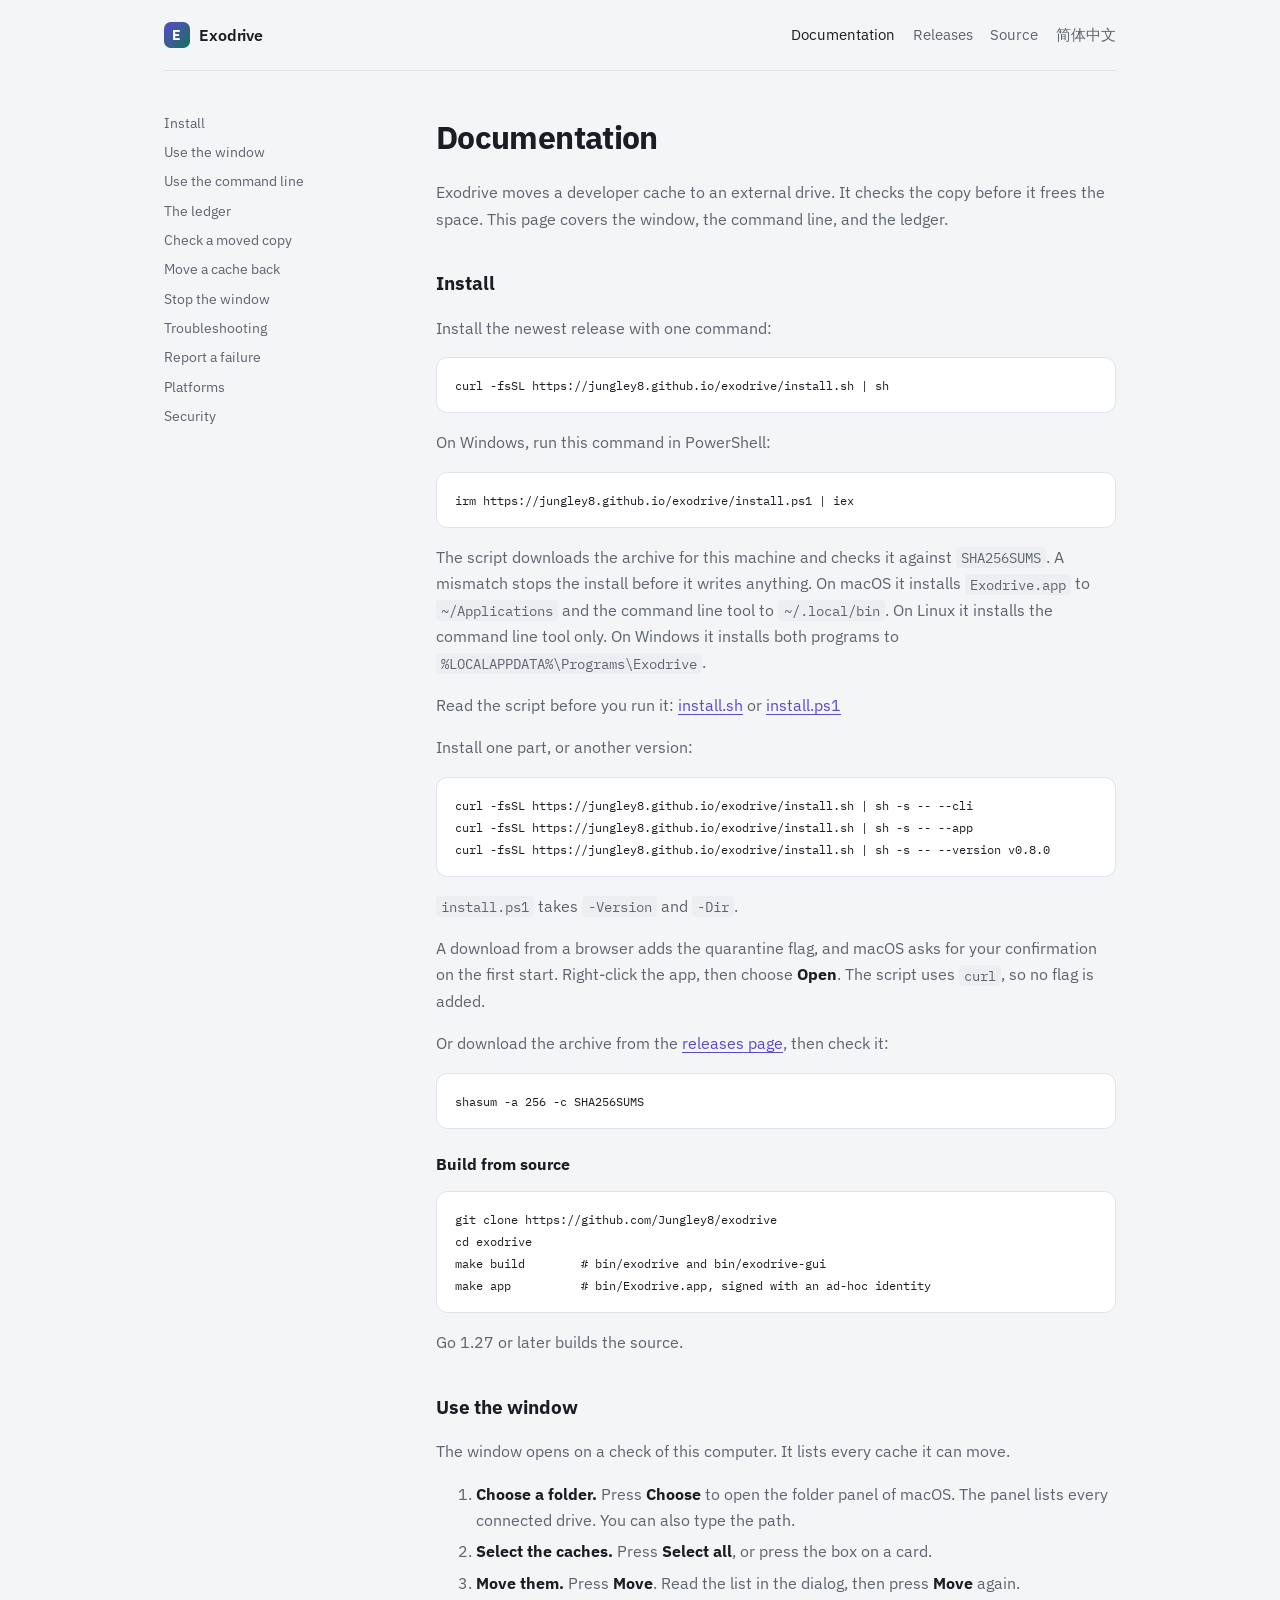
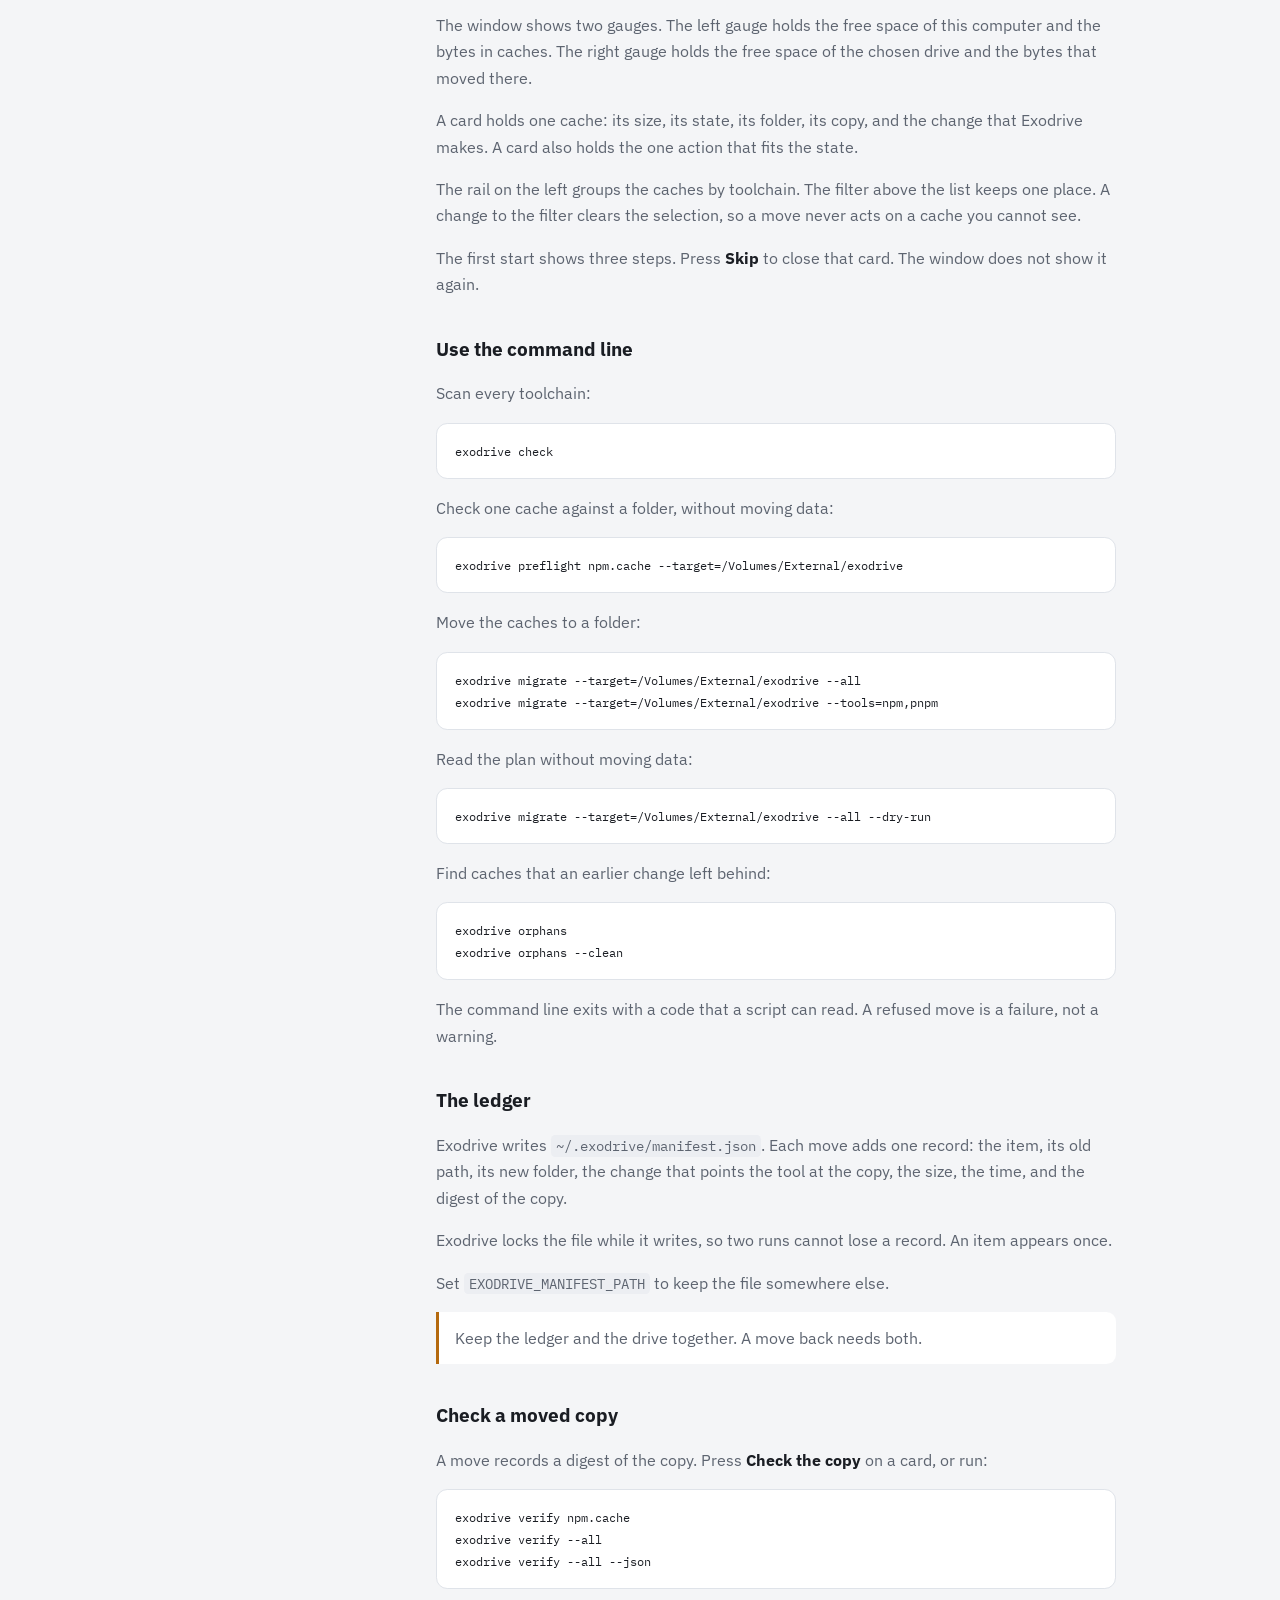
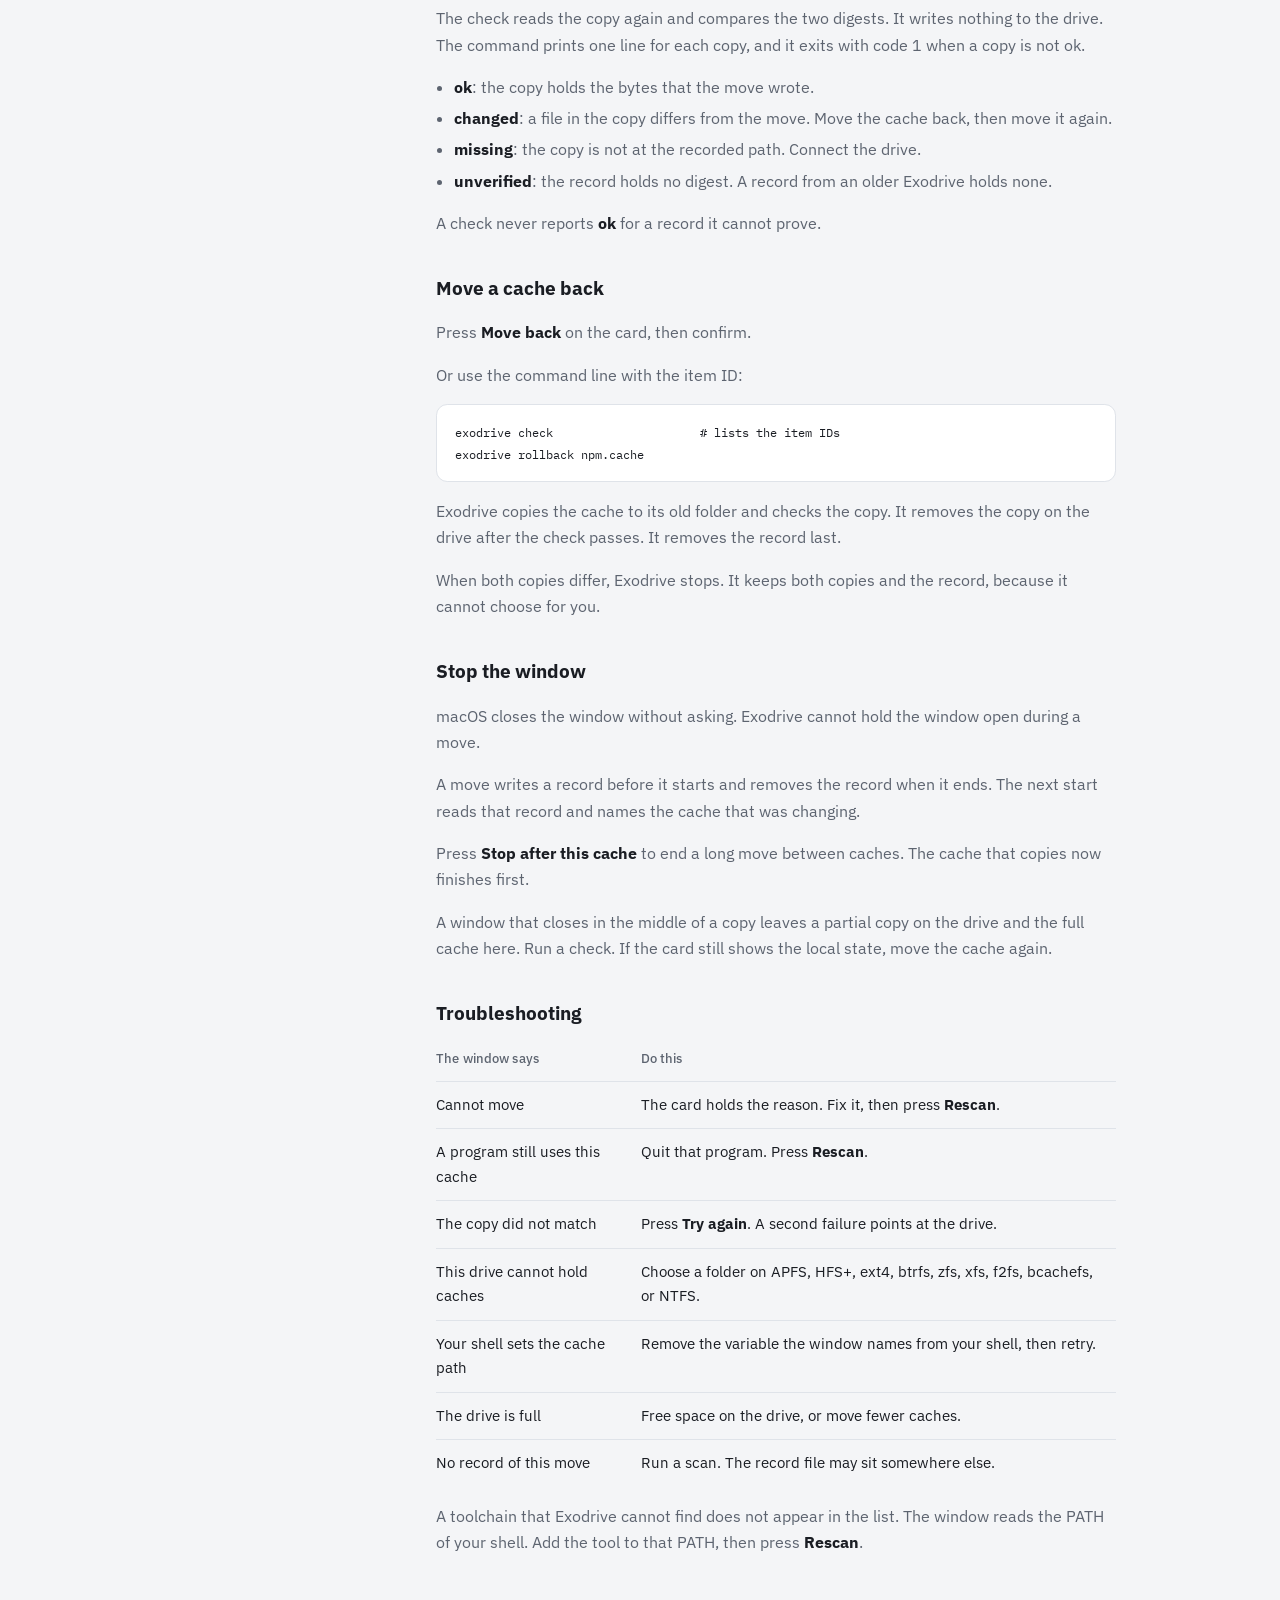
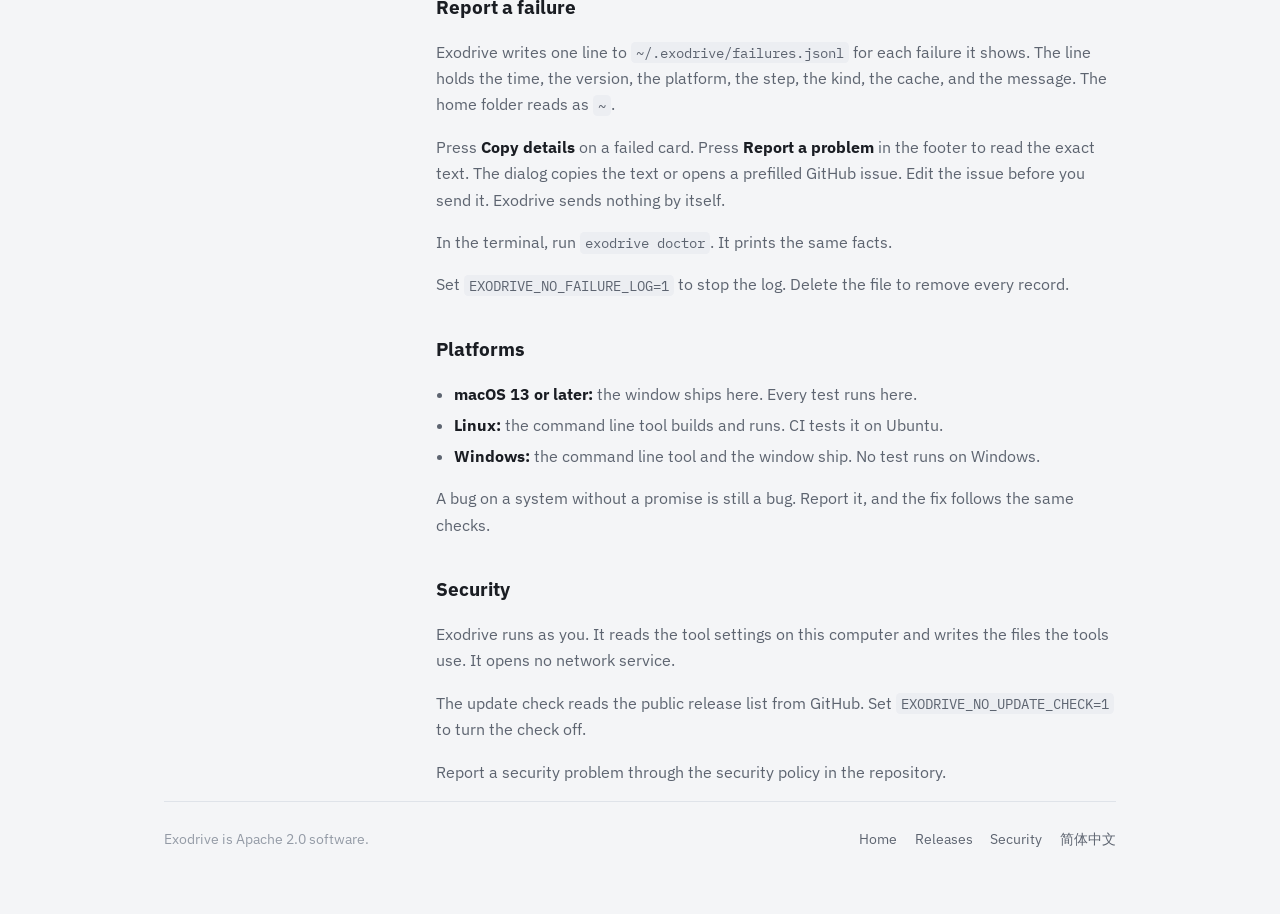
==== commit 014ce6e9: "feat(ledger): prove a moved copy with exodrive verify A move now records the digest of the copy it w" ====
--- a/site/docs/index.html
+++ b/site/docs/index.html
@@ -34,6 +34,7 @@
           <a href="#window">Use the window</a>
           <a href="#cli">Use the command line</a>
           <a href="#ledger">The ledger</a>
+          <a href="#verify">Check a moved copy</a>
           <a href="#undo">Move a cache back</a>
           <a href="#stopping">Stop the window</a>
           <a href="#trouble">Troubleshooting</a>
@@ -148,7 +149,8 @@
           <p>
             Exodrive writes <code>~/.exodrive/manifest.json</code>. Each move
             adds one record: the item, its old path, its new folder, the change
-            that points the tool at the copy, the size, and the time.
+            that points the tool at the copy, the size, the time, and the digest
+            of the copy.
           </p>
           <p>
             Exodrive locks the file while it writes, so two runs cannot lose a
@@ -163,6 +165,41 @@
               Keep the ledger and the drive together. A move back needs both.
             </p>
           </div>
+
+          <h2 id="verify">Check a moved copy</h2>
+          <p>
+            A move records a digest of the copy. Press
+            <strong>Check the copy</strong> on a card, or run:
+          </p>
+          <pre><code>exodrive verify npm.cache
+exodrive verify --all
+exodrive verify --all --json</code></pre>
+          <p>
+            The check reads the copy again and compares the two digests. It
+            writes nothing to the drive. The command prints one line for each
+            copy, and it exits with code 1 when a copy is not ok.
+          </p>
+          <ul>
+            <li>
+              <strong>ok</strong>: the copy holds the bytes that the move wrote.
+            </li>
+            <li>
+              <strong>changed</strong>: a file in the copy differs from the
+              move. Move the cache back, then move it again.
+            </li>
+            <li>
+              <strong>missing</strong>: the copy is not at the recorded path.
+              Connect the drive.
+            </li>
+            <li>
+              <strong>unverified</strong>: the record holds no digest. A record
+              from an older Exodrive holds none.
+            </li>
+          </ul>
+          <p>
+            A check never reports <strong>ok</strong> for a record it cannot
+            prove.
+          </p>
 
           <h2 id="undo">Move a cache back</h2>
           <p>Press <strong>Move back</strong> on the card, then confirm.</p>
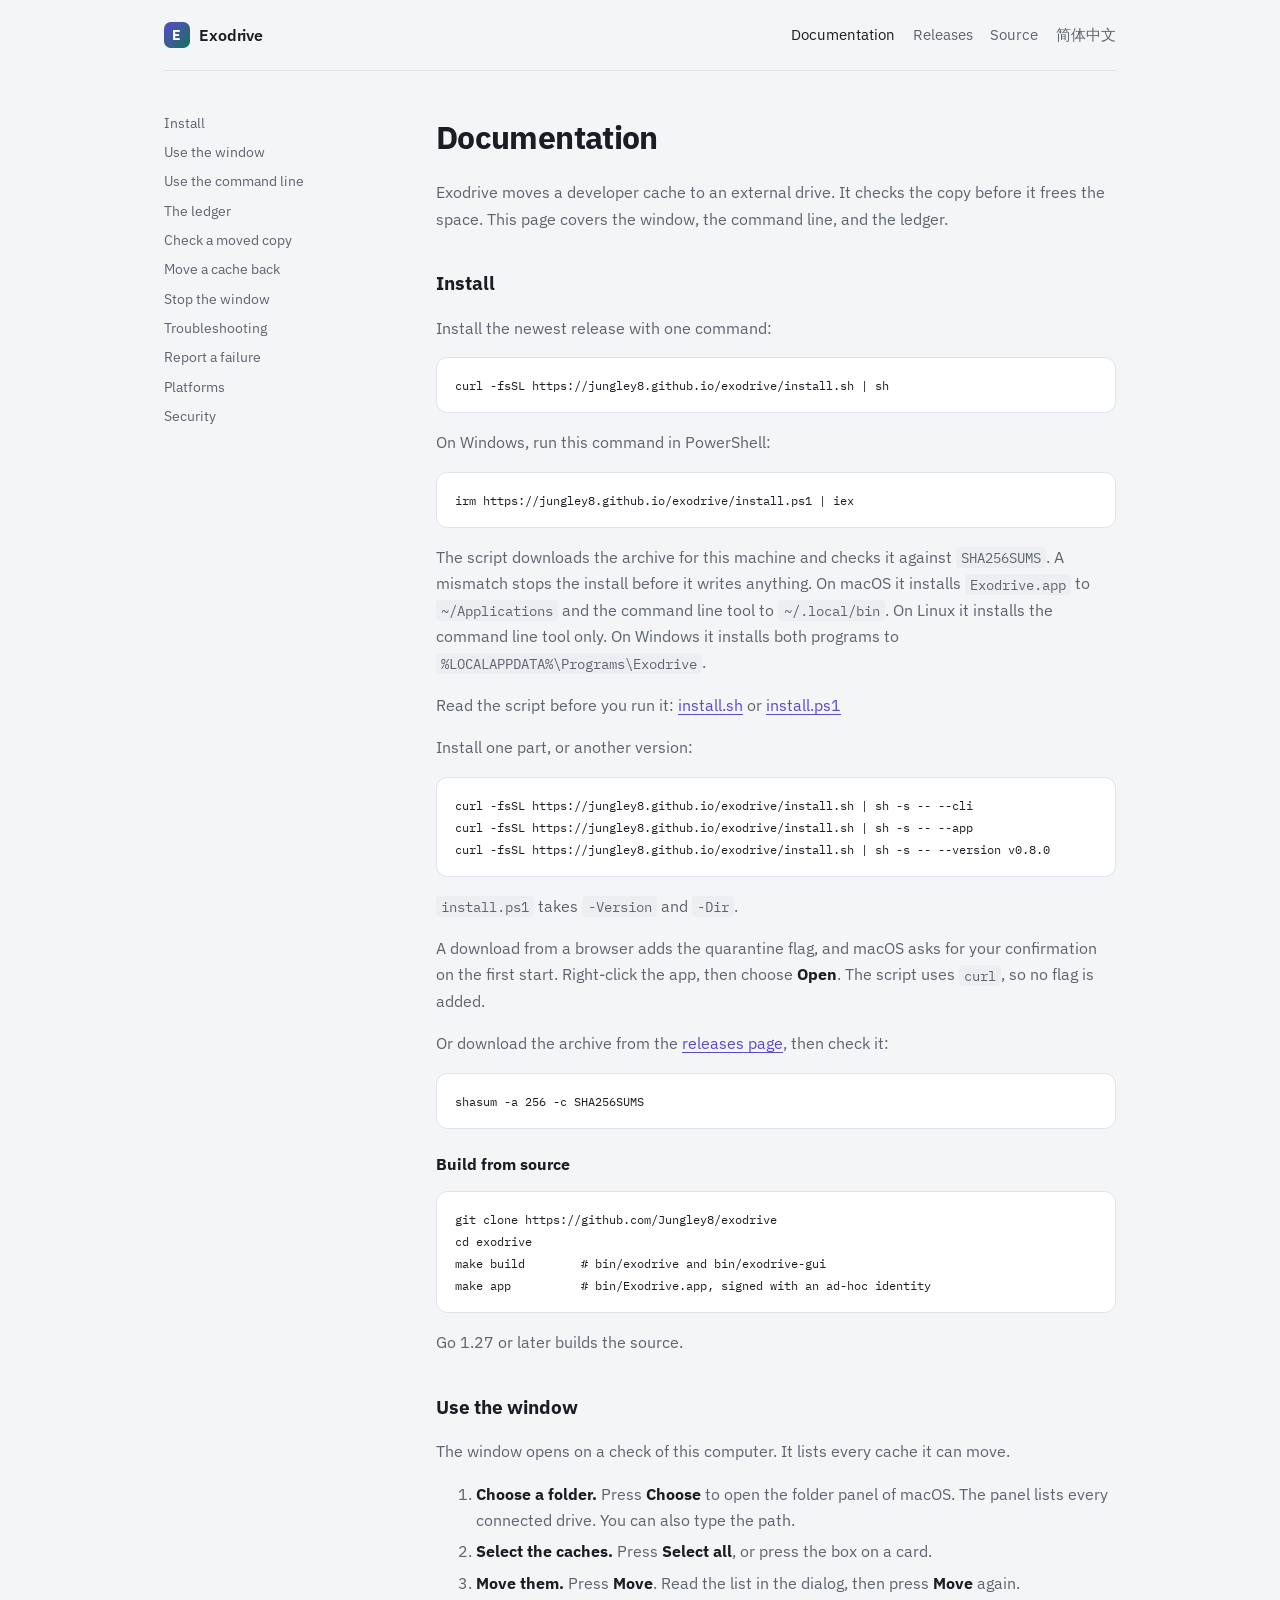
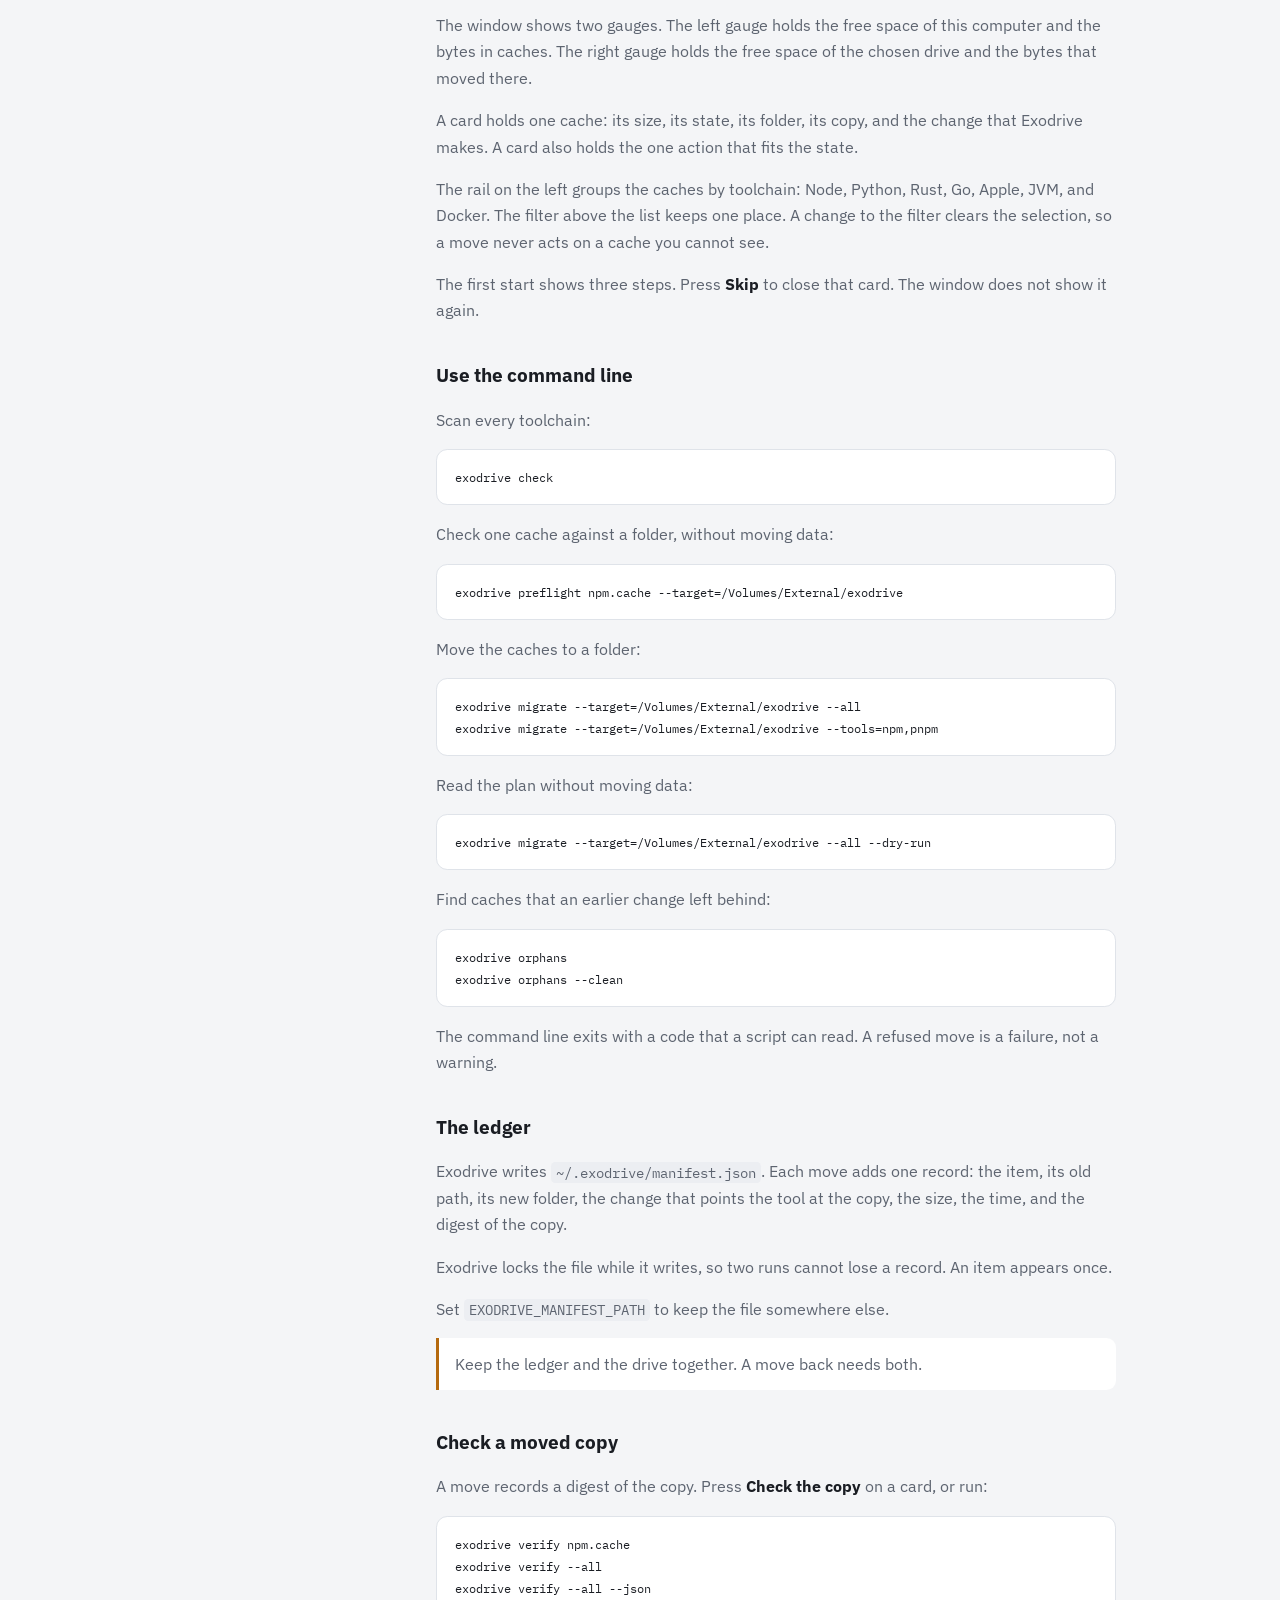
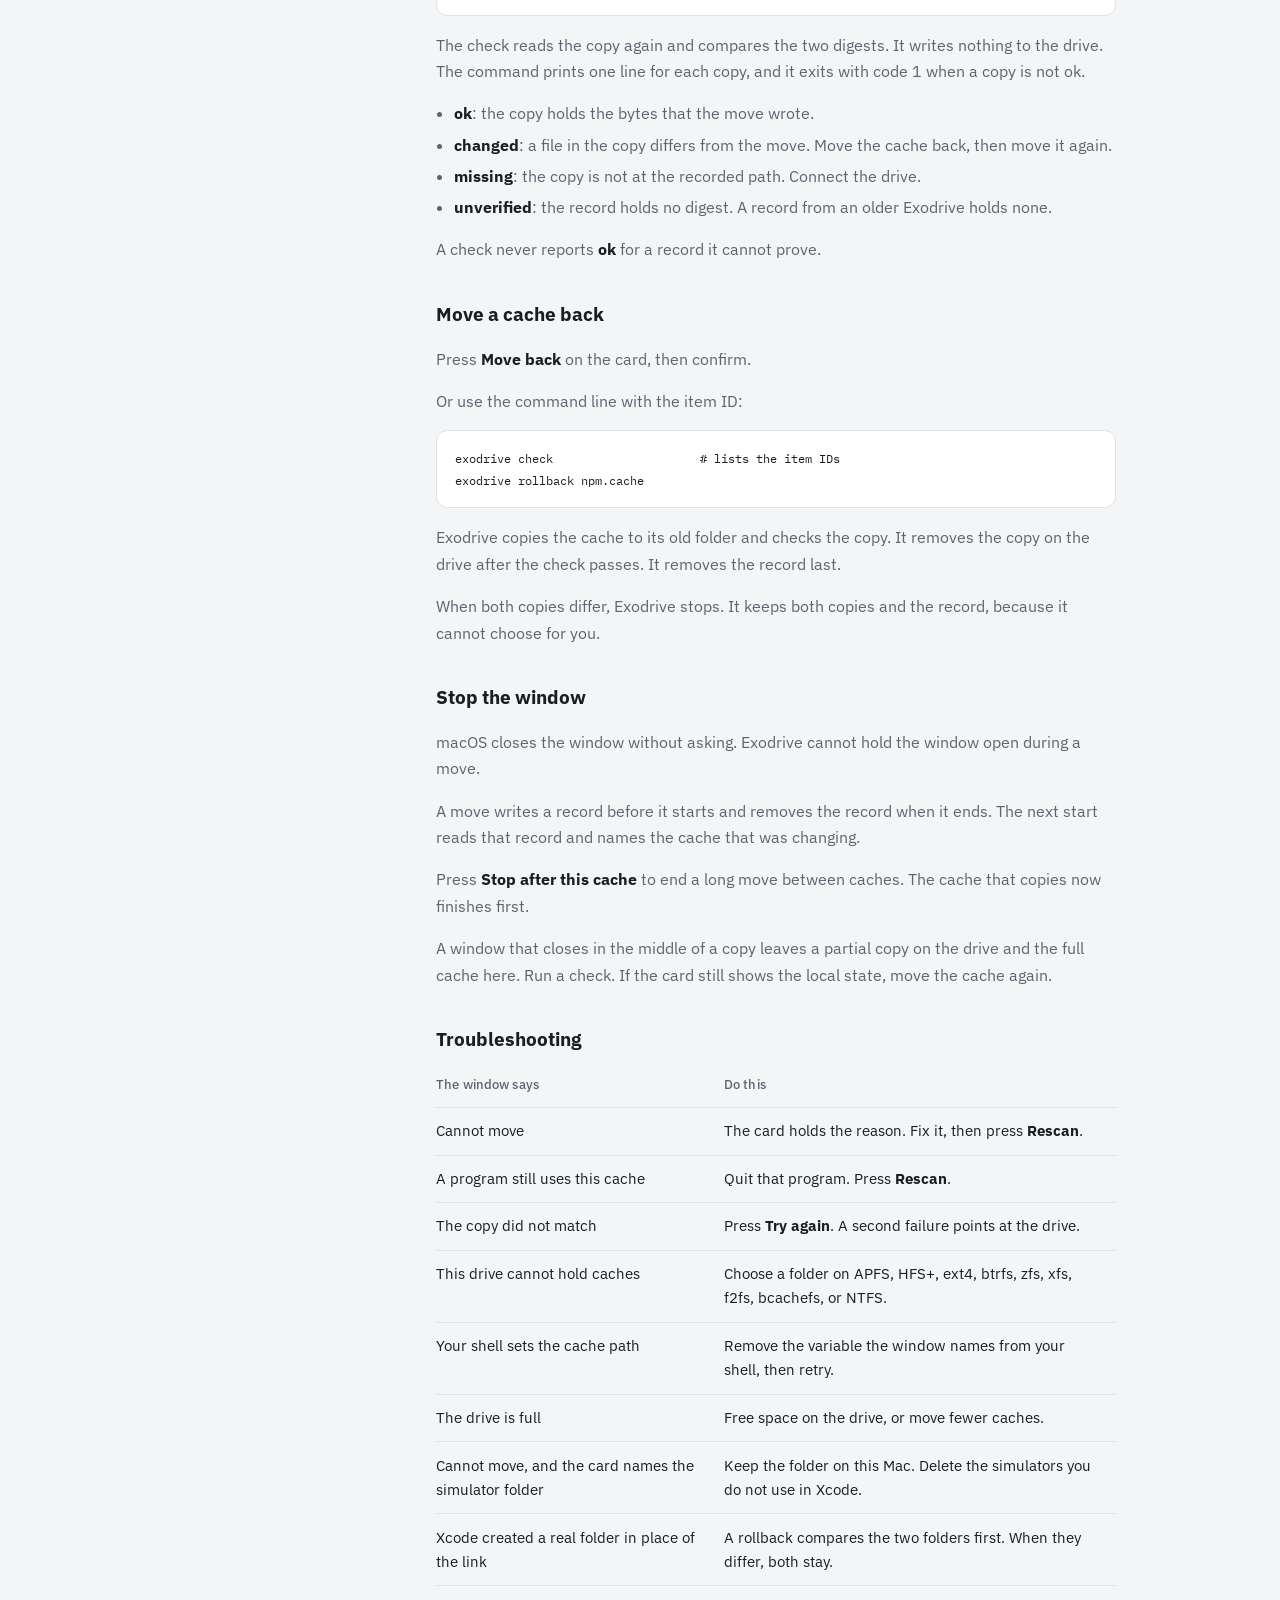
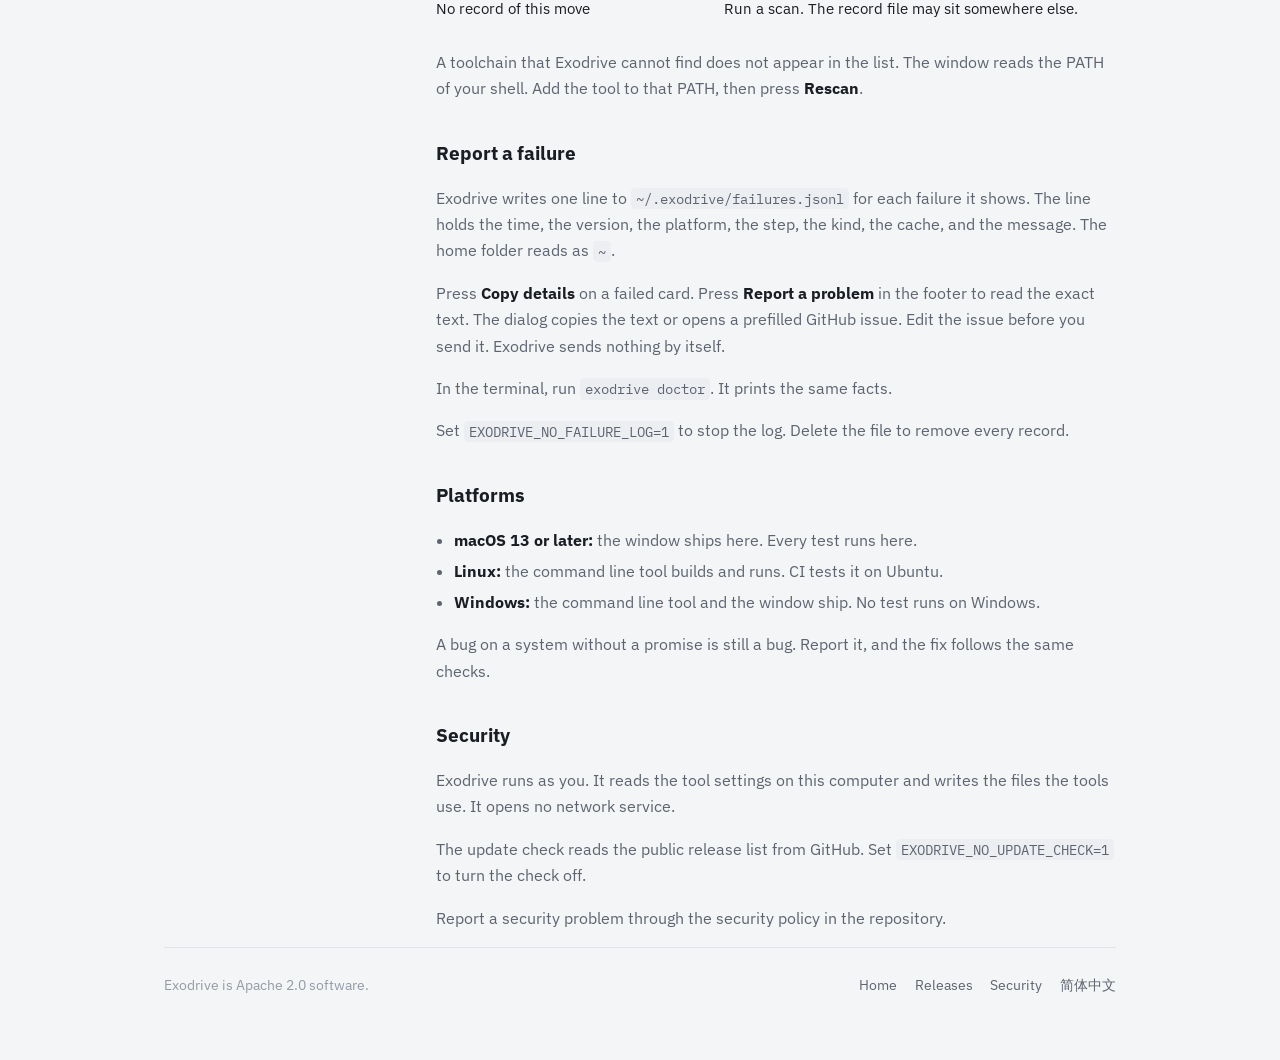
==== commit af3dfaf6: "feat(providers): move Xcode, JVM, CocoaPods, and SwiftPM caches Five providers cover the folders tha" ====
--- a/site/docs/index.html
+++ b/site/docs/index.html
@@ -118,9 +118,10 @@
             that fits the state.
           </p>
           <p>
-            The rail on the left groups the caches by toolchain. The filter above
-            the list keeps one place. A change to the filter clears the
-            selection, so a move never acts on a cache you cannot see.
+            The rail on the left groups the caches by toolchain: Node, Python,
+            Rust, Go, Apple, JVM, and Docker. The filter above the list keeps one
+            place. A change to the filter clears the selection, so a move never
+            acts on a cache you cannot see.
           </p>
           <p>
             The first start shows three steps. Press <strong>Skip</strong> to
@@ -267,6 +268,14 @@
                 <td>Free space on the drive, or move fewer caches.</td>
               </tr>
               <tr>
+                <td>Cannot move, and the card names the simulator folder</td>
+                <td>Keep the folder on this Mac. Delete the simulators you do not use in Xcode.</td>
+              </tr>
+              <tr>
+                <td>Xcode created a real folder in place of the link</td>
+                <td>A rollback compares the two folders first. When they differ, both stay.</td>
+              </tr>
+              <tr>
                 <td>No record of this move</td>
                 <td>Run a scan. The record file may sit somewhere else.</td>
               </tr>
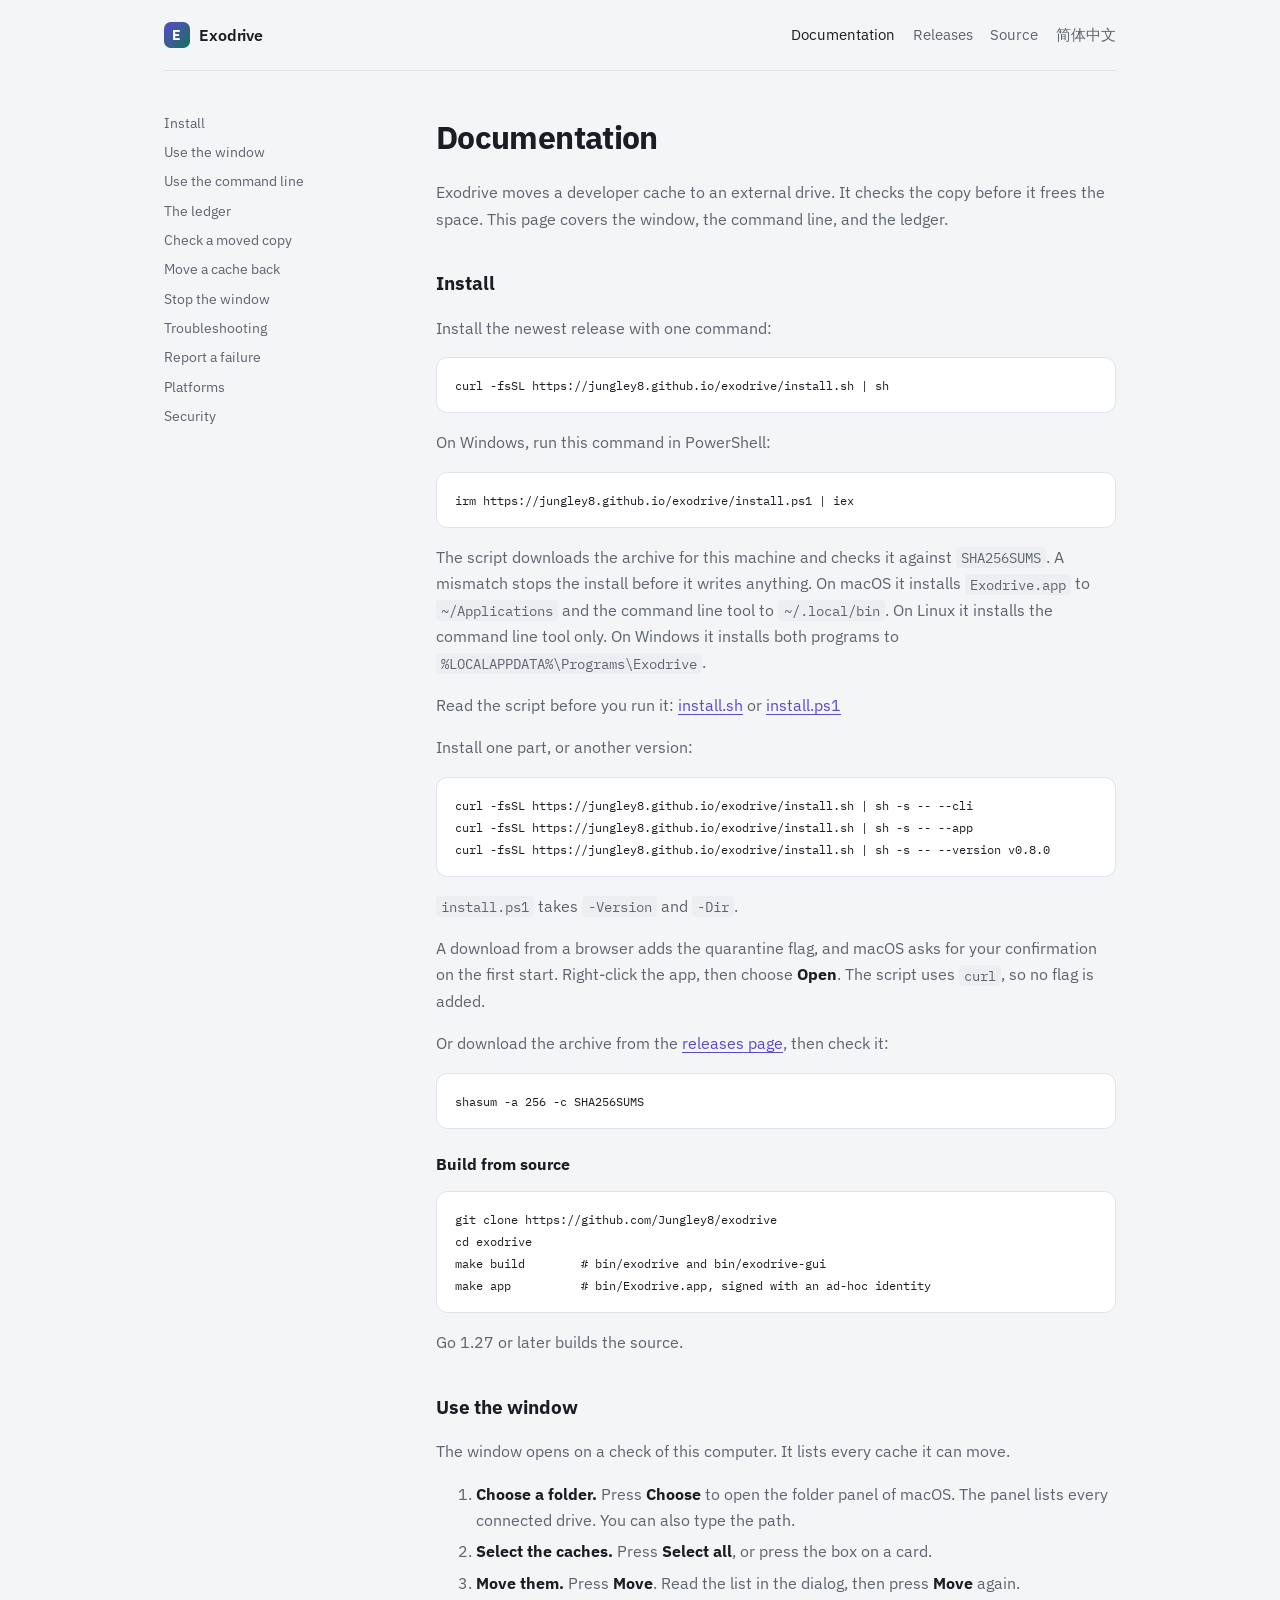
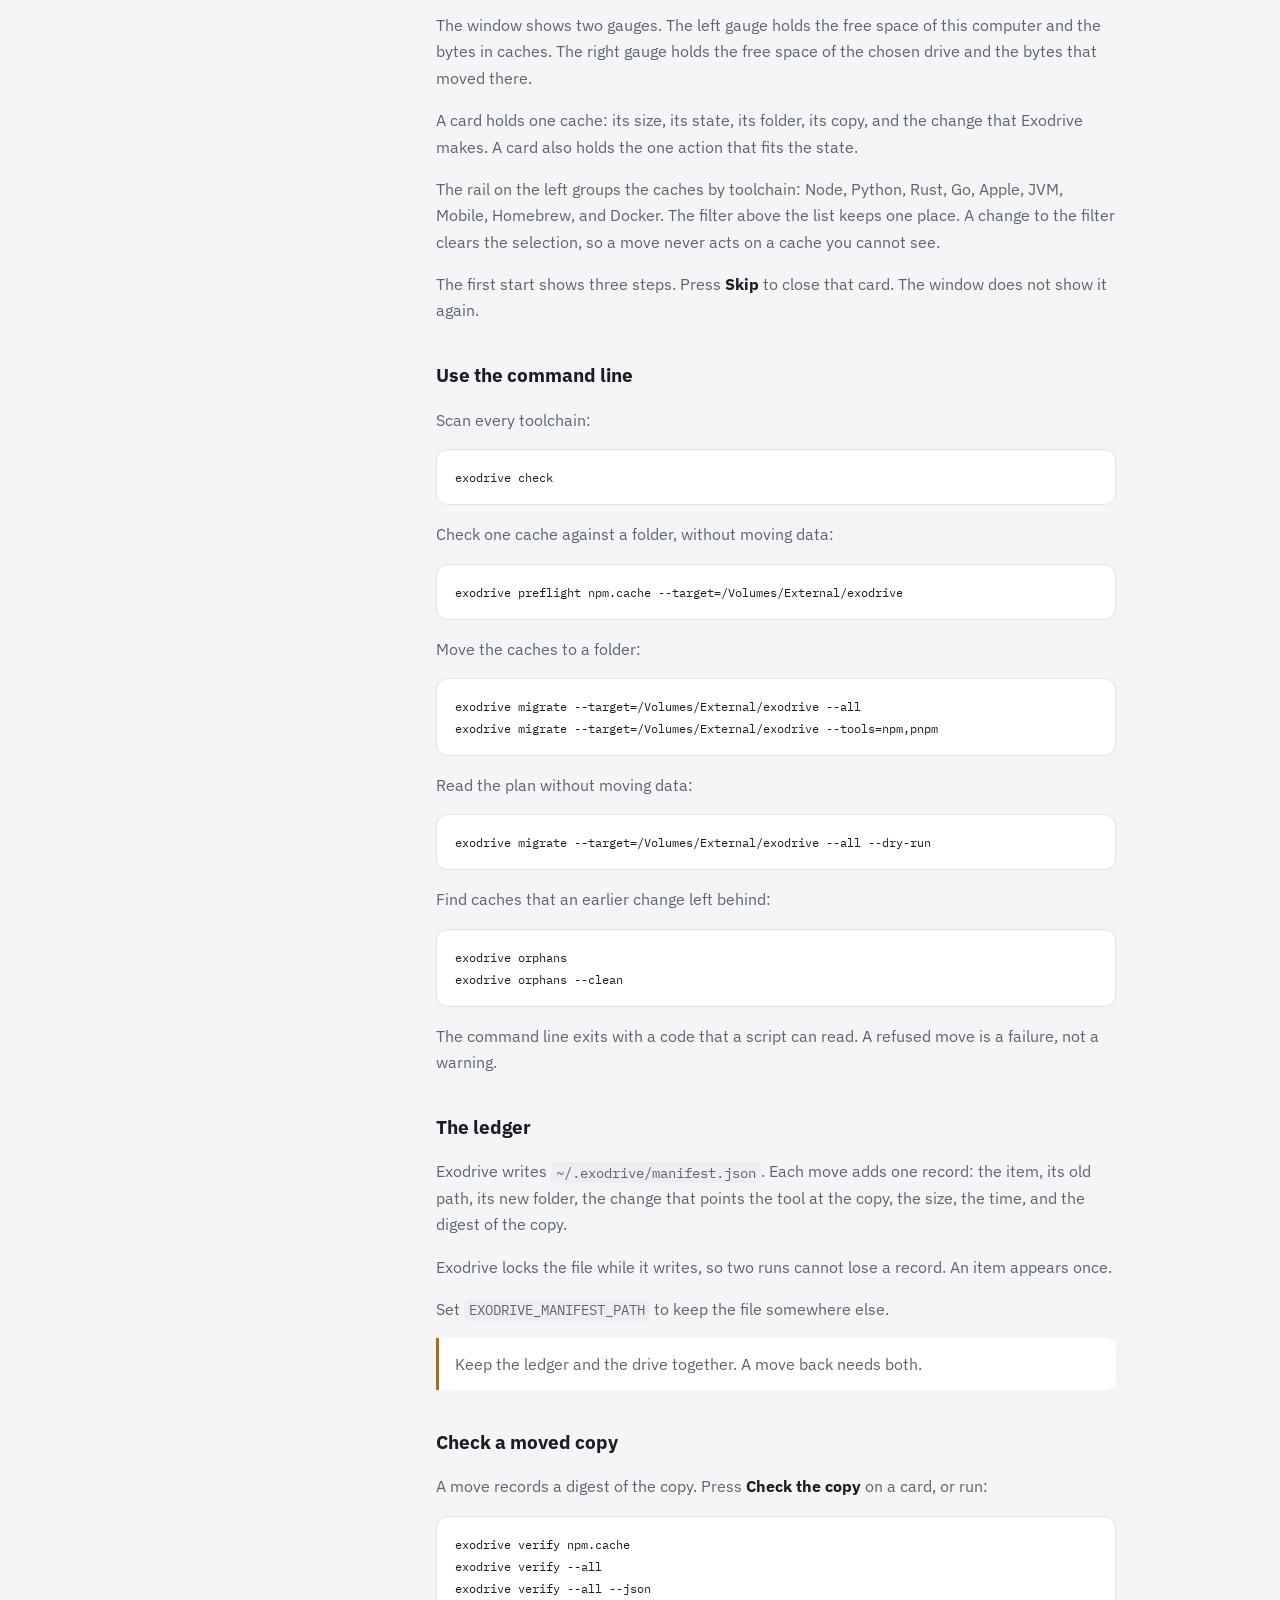
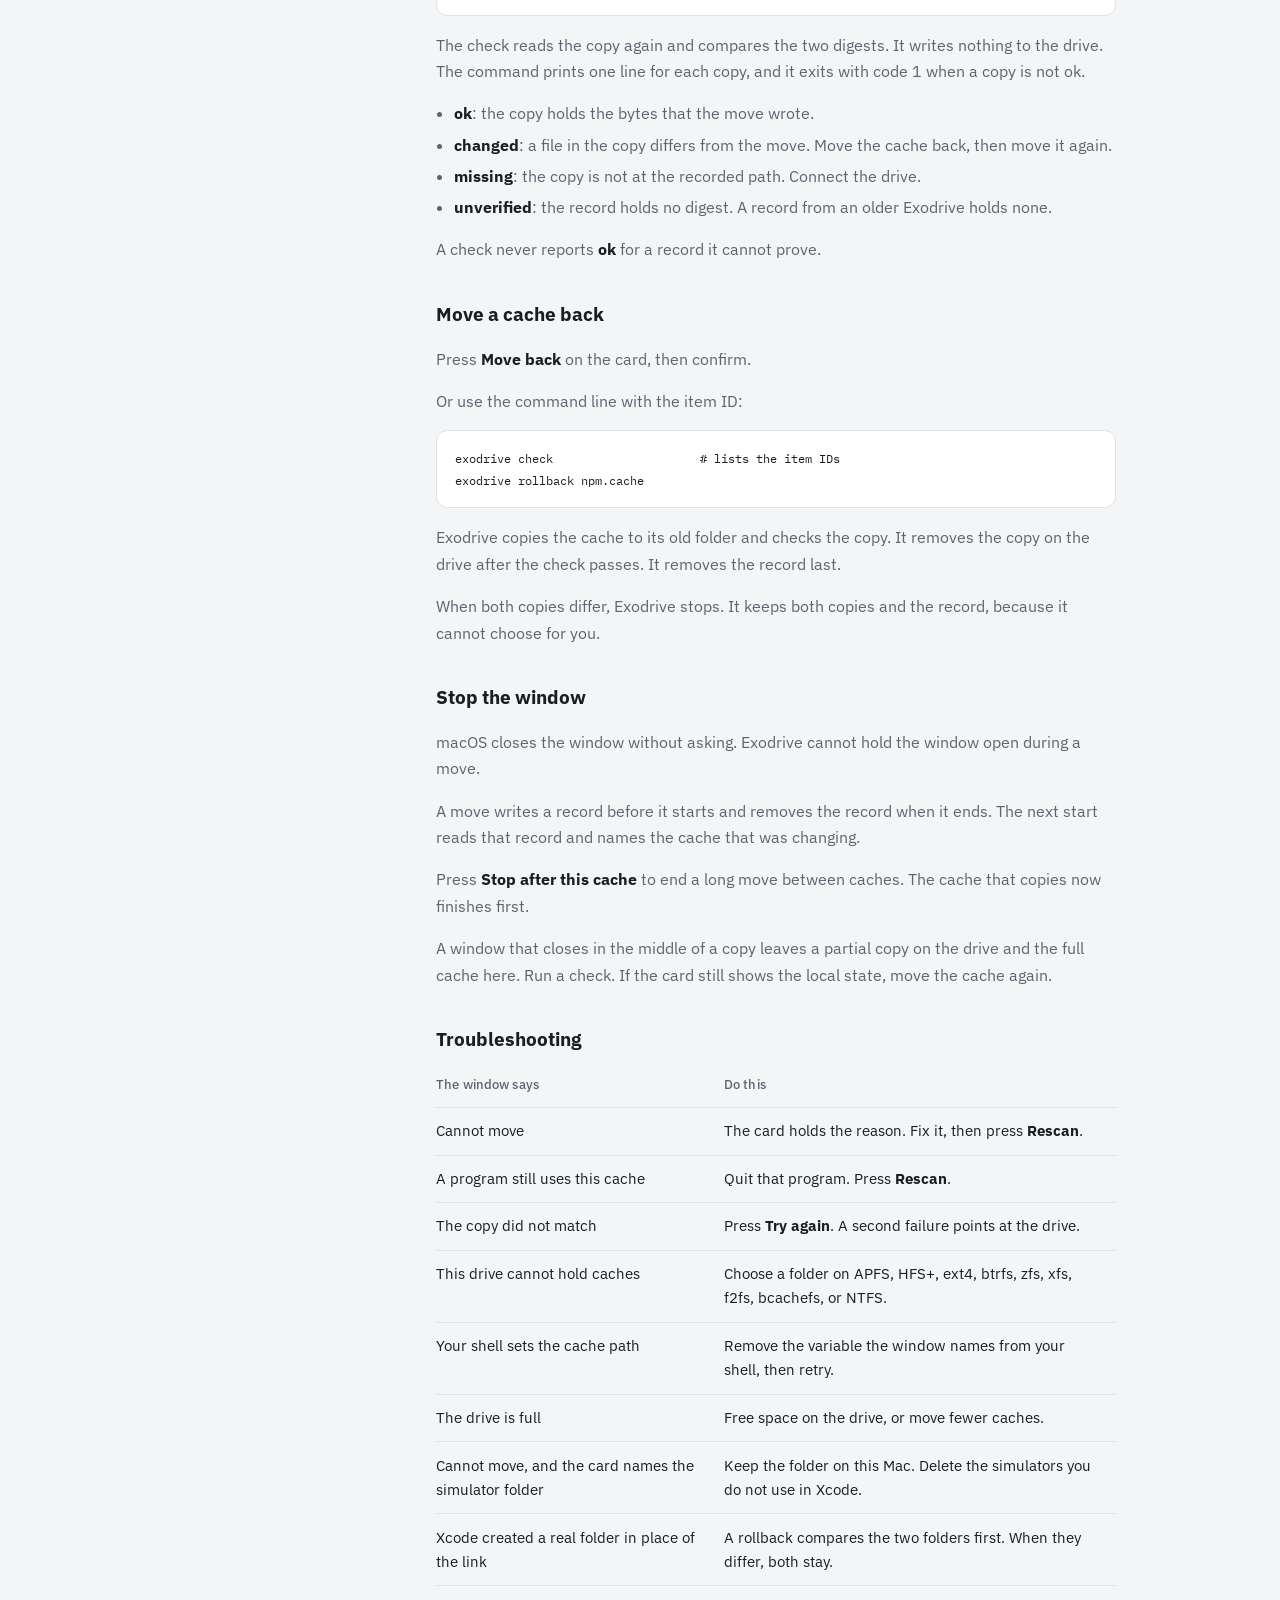
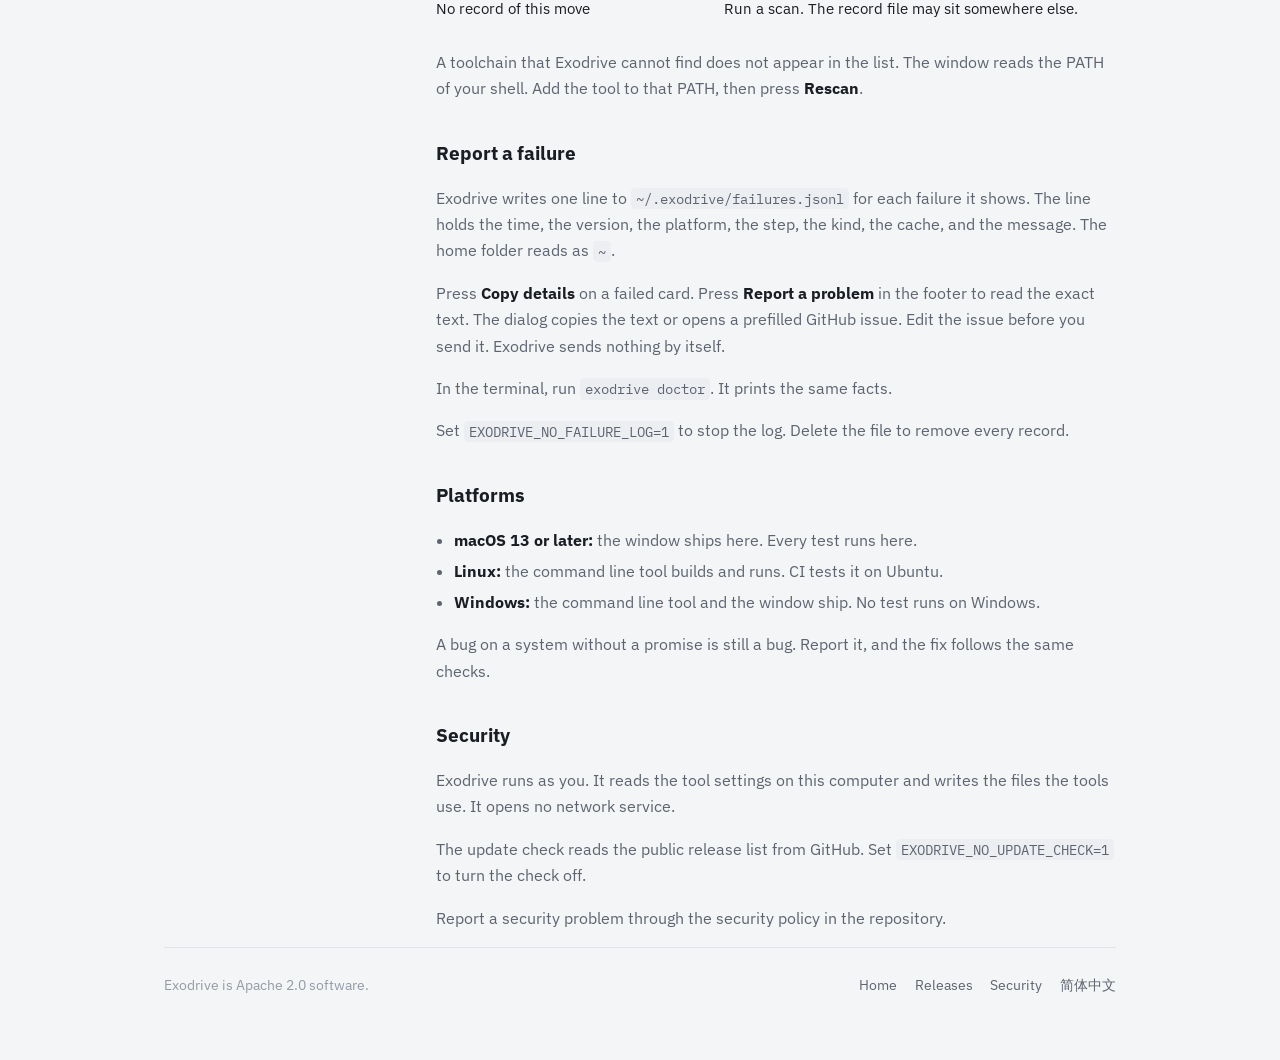
==== commit b5029ee2: "feat(providers): move Dart, Android, Conda, and Homebrew caches Four providers on the shared move-an" ====
--- a/site/docs/index.html
+++ b/site/docs/index.html
@@ -119,9 +119,9 @@
           </p>
           <p>
             The rail on the left groups the caches by toolchain: Node, Python,
-            Rust, Go, Apple, JVM, and Docker. The filter above the list keeps one
-            place. A change to the filter clears the selection, so a move never
-            acts on a cache you cannot see.
+            Rust, Go, Apple, JVM, Mobile, Homebrew, and Docker. The filter above
+            the list keeps one place. A change to the filter clears the
+            selection, so a move never acts on a cache you cannot see.
           </p>
           <p>
             The first start shows three steps. Press <strong>Skip</strong> to
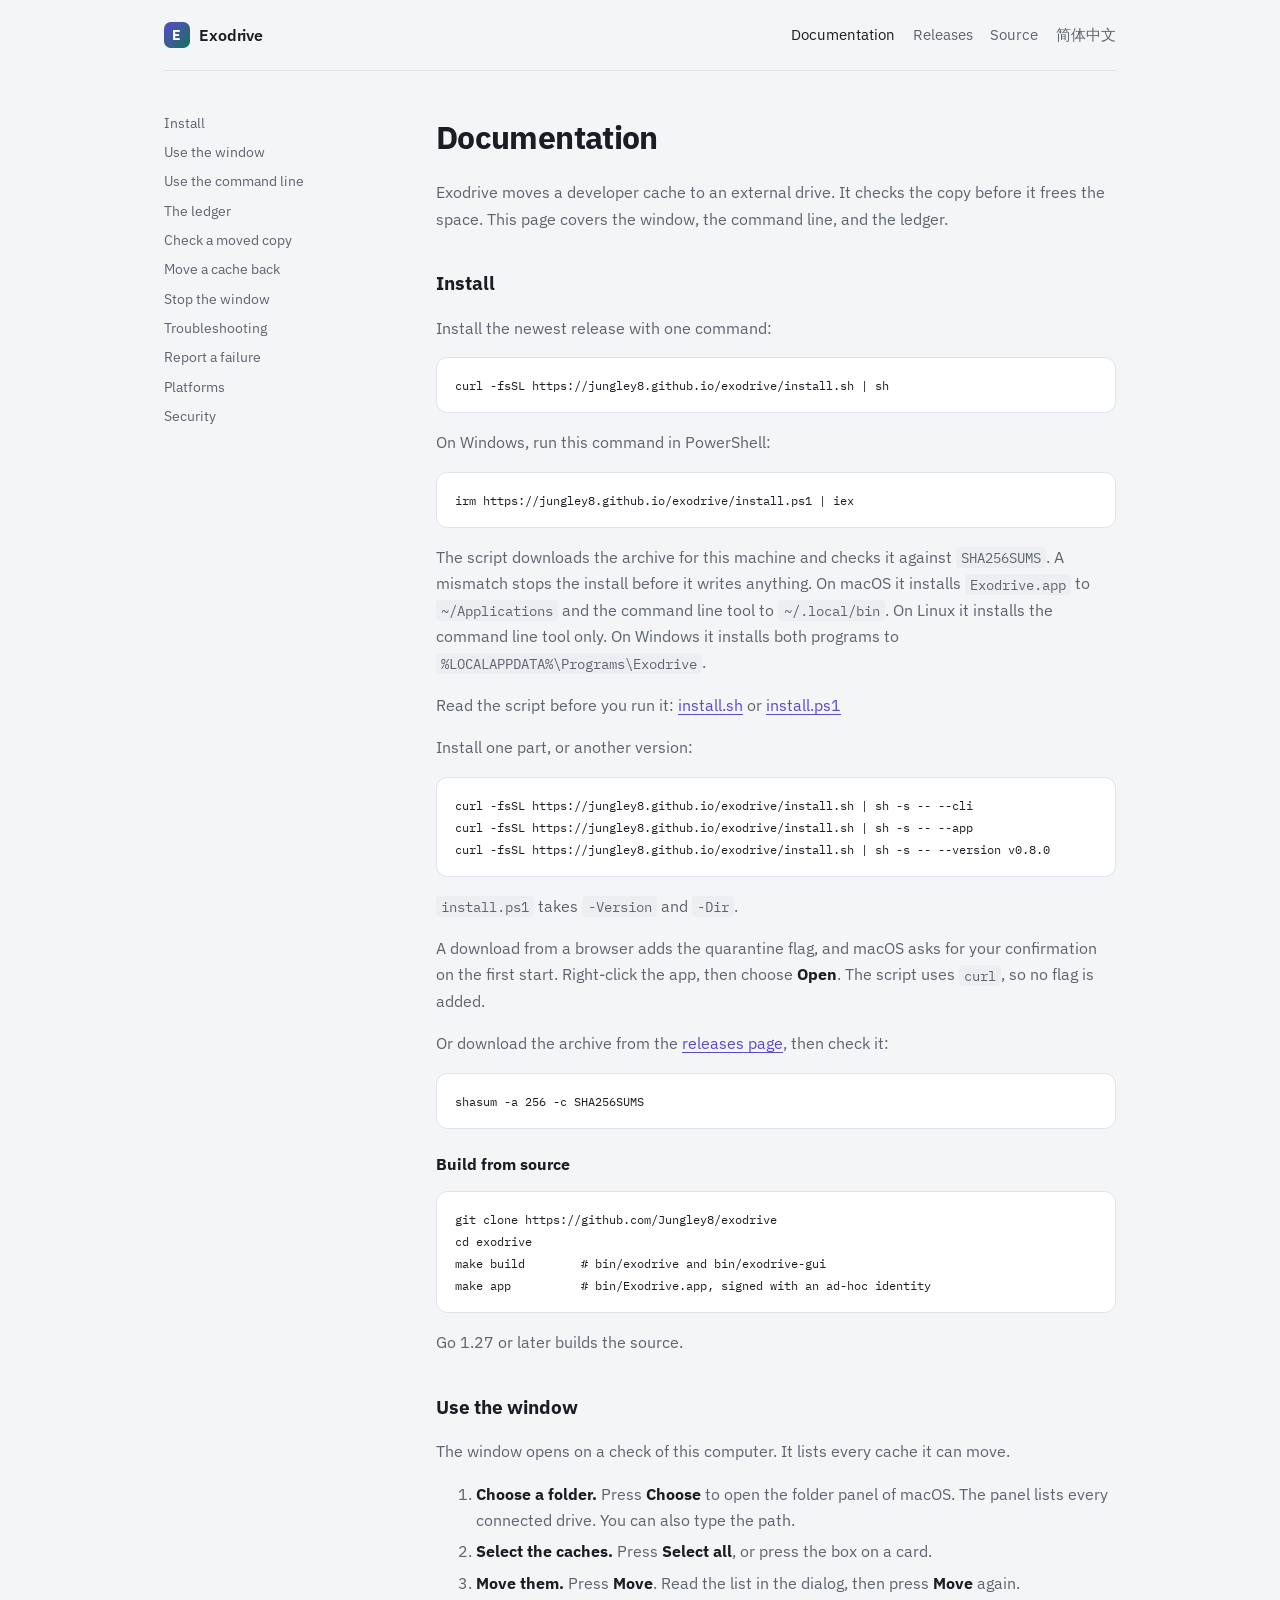
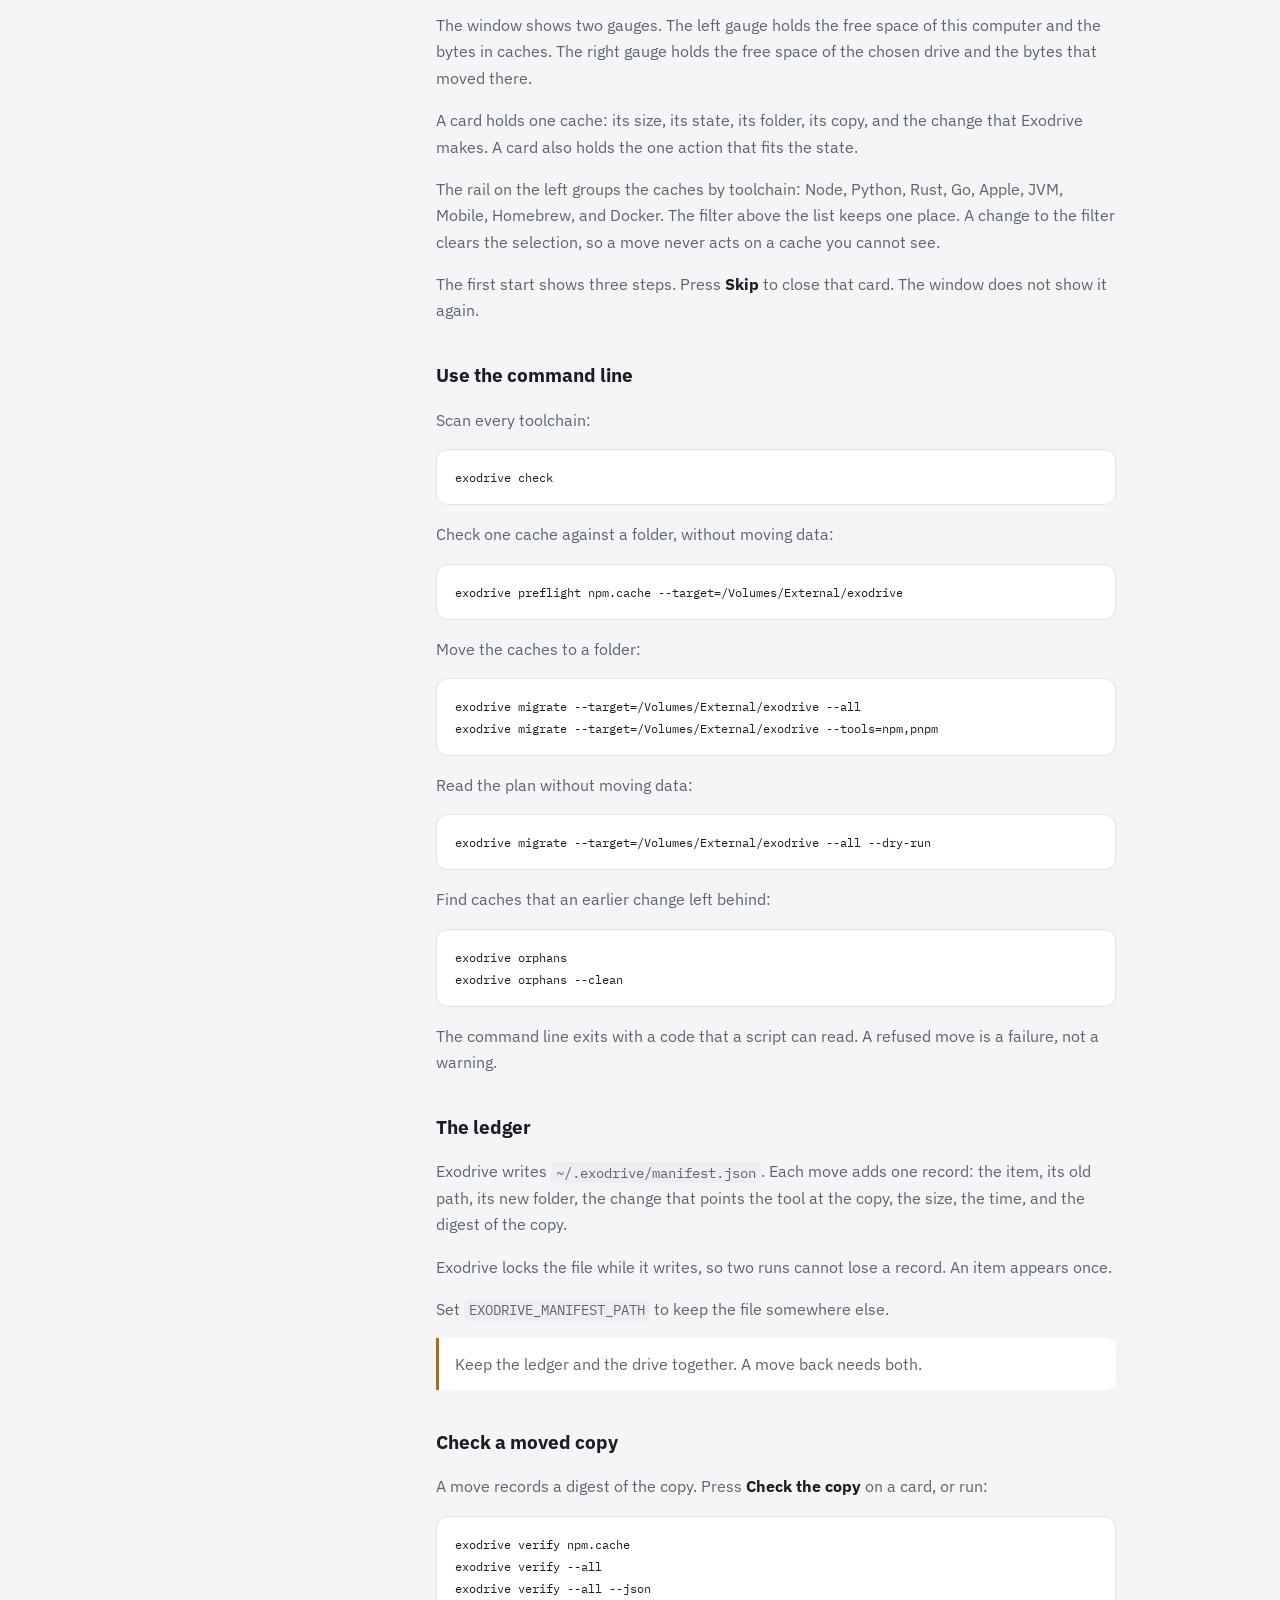
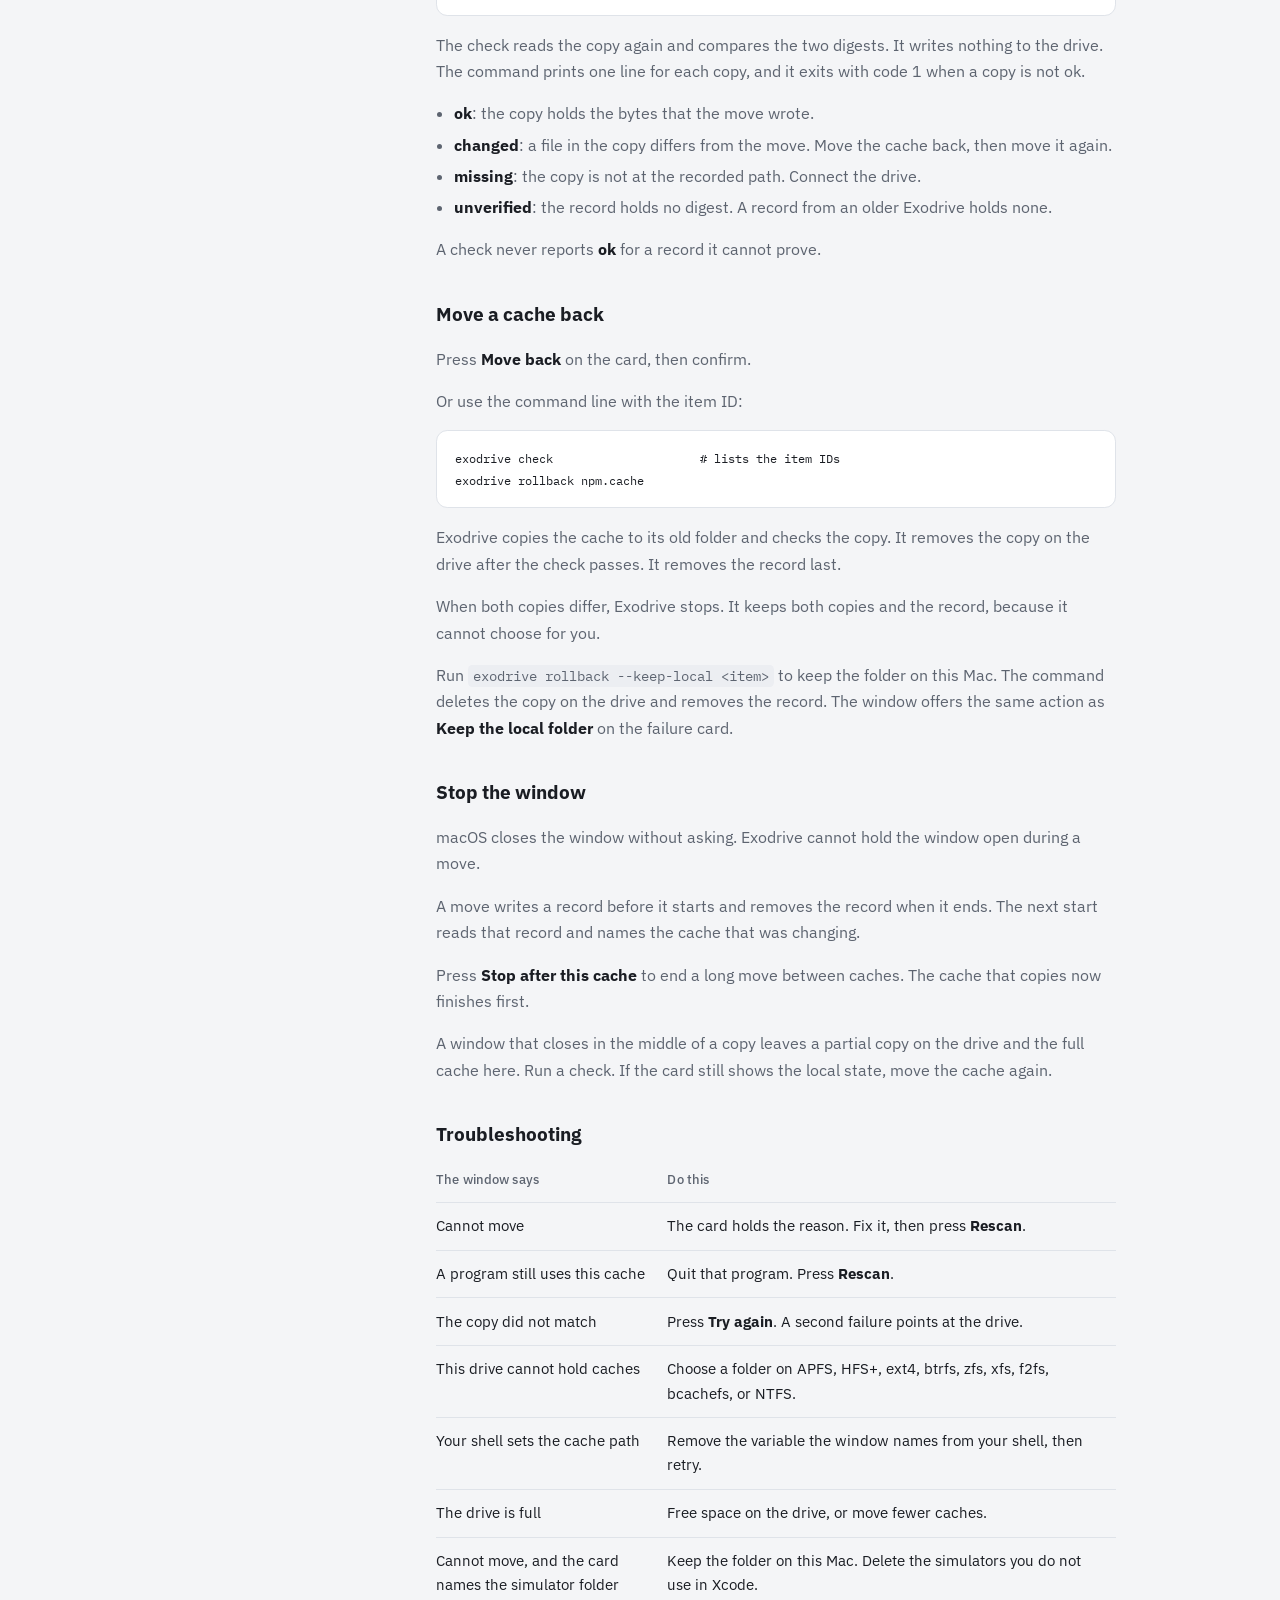
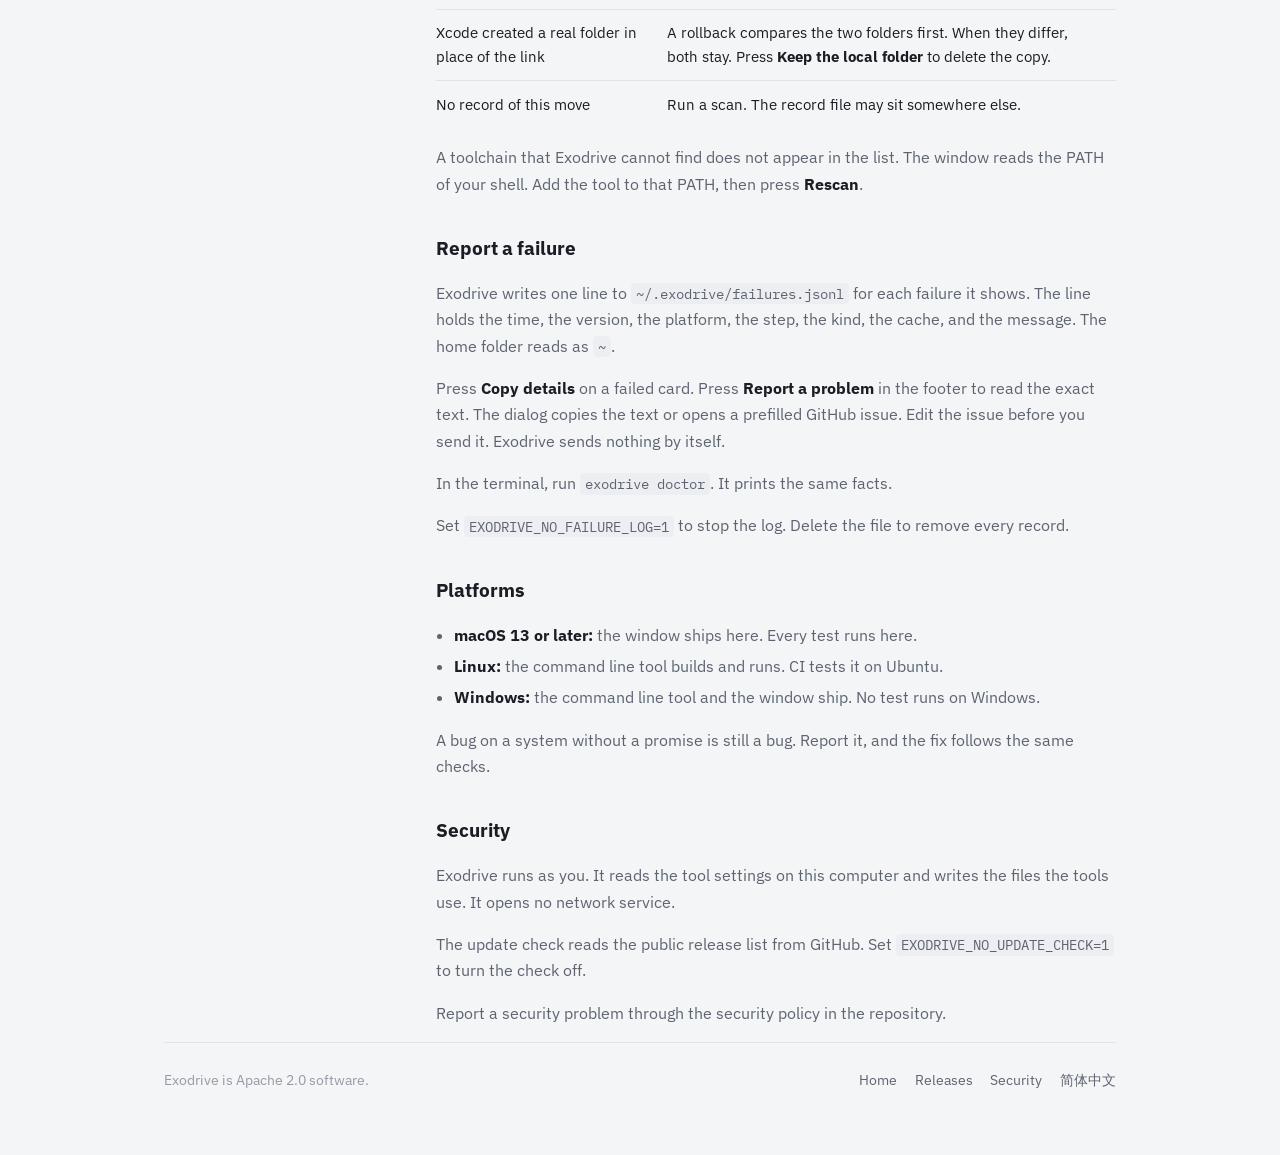
==== commit 423a4935: "feat: keep the local folder after a tool writes it again A tool can delete the link and write its ca" ====
--- a/site/docs/index.html
+++ b/site/docs/index.html
@@ -216,6 +216,12 @@
             When both copies differ, Exodrive stops. It keeps both copies and the
             record, because it cannot choose for you.
           </p>
+          <p>
+            Run <code>exodrive rollback --keep-local &lt;item&gt;</code> to keep the
+            folder on this Mac. The command deletes the copy on the drive and
+            removes the record. The window offers the same action as
+            <strong>Keep the local folder</strong> on the failure card.
+          </p>
 
           <h2 id="stopping">Stop the window</h2>
           <p>
@@ -273,7 +279,7 @@
               </tr>
               <tr>
                 <td>Xcode created a real folder in place of the link</td>
-                <td>A rollback compares the two folders first. When they differ, both stay.</td>
+                <td>A rollback compares the two folders first. When they differ, both stay. Press <strong>Keep the local folder</strong> to delete the copy.</td>
               </tr>
               <tr>
                 <td>No record of this move</td>
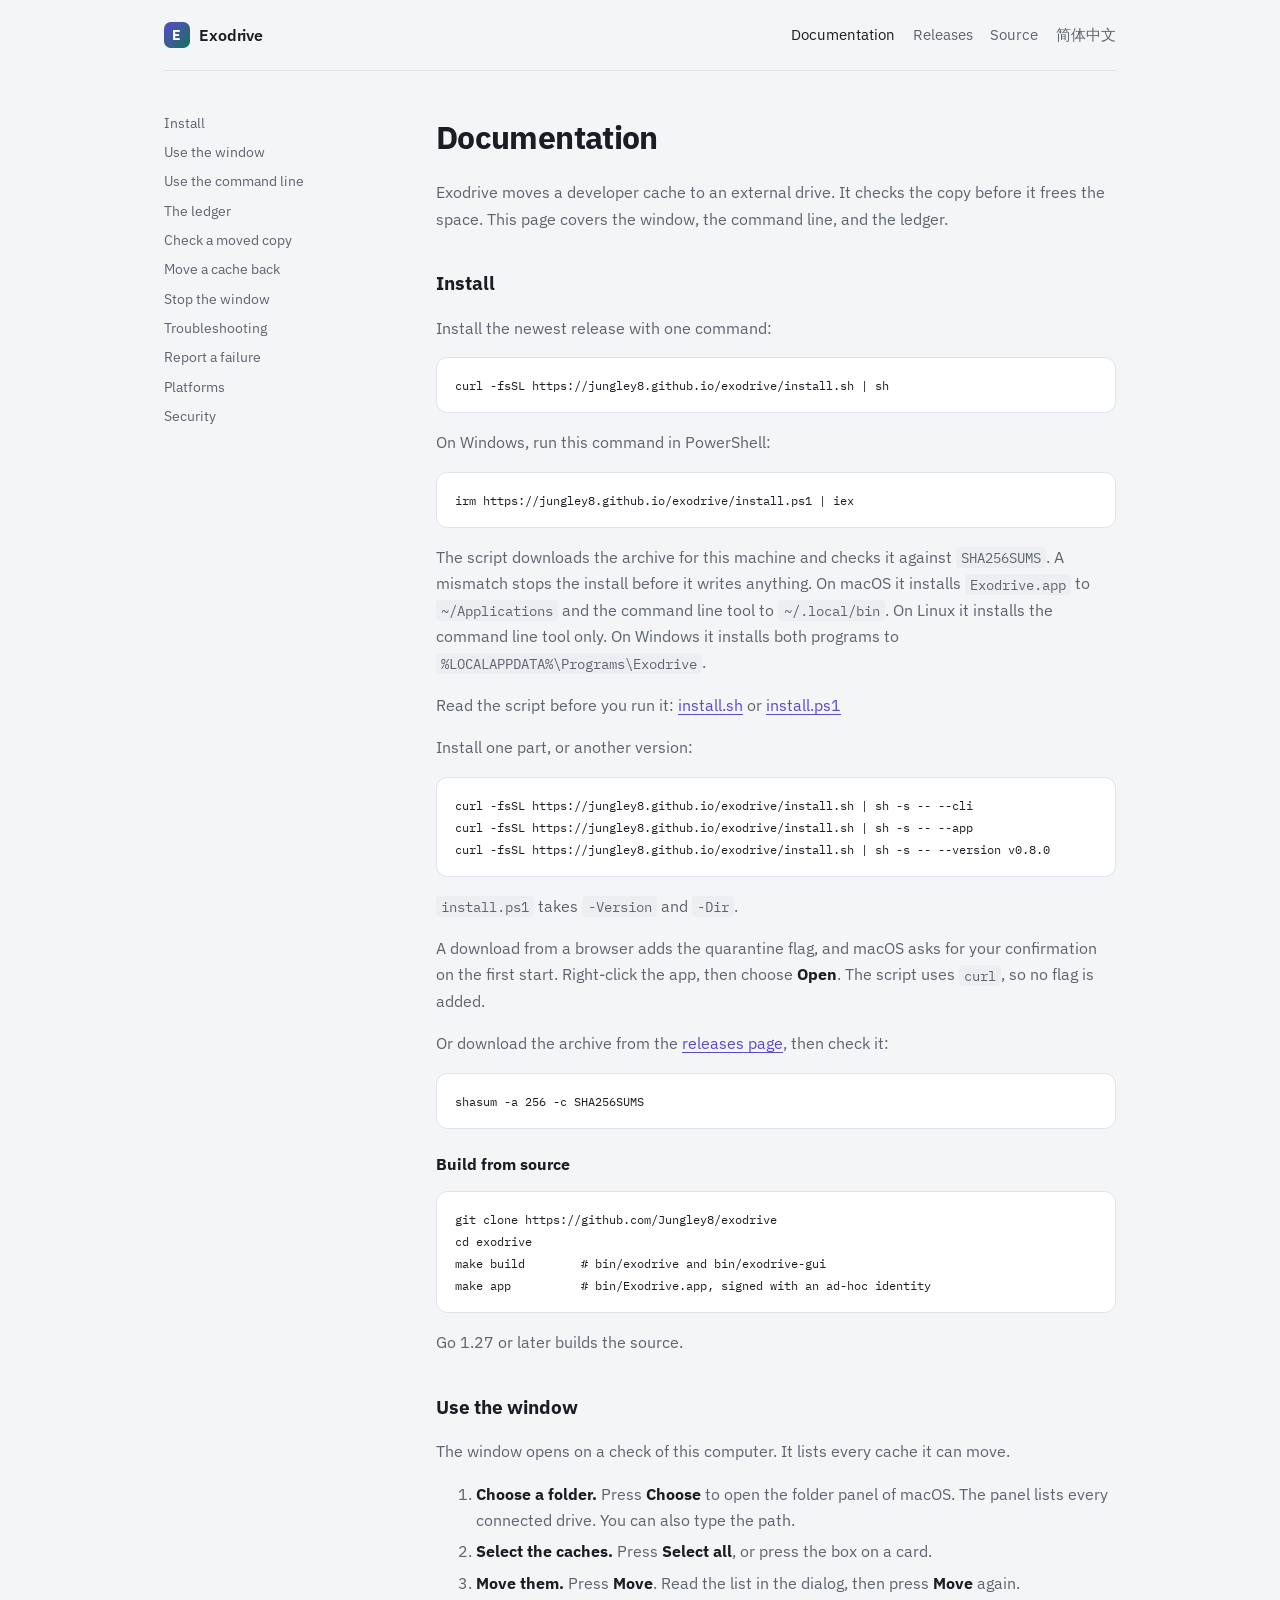
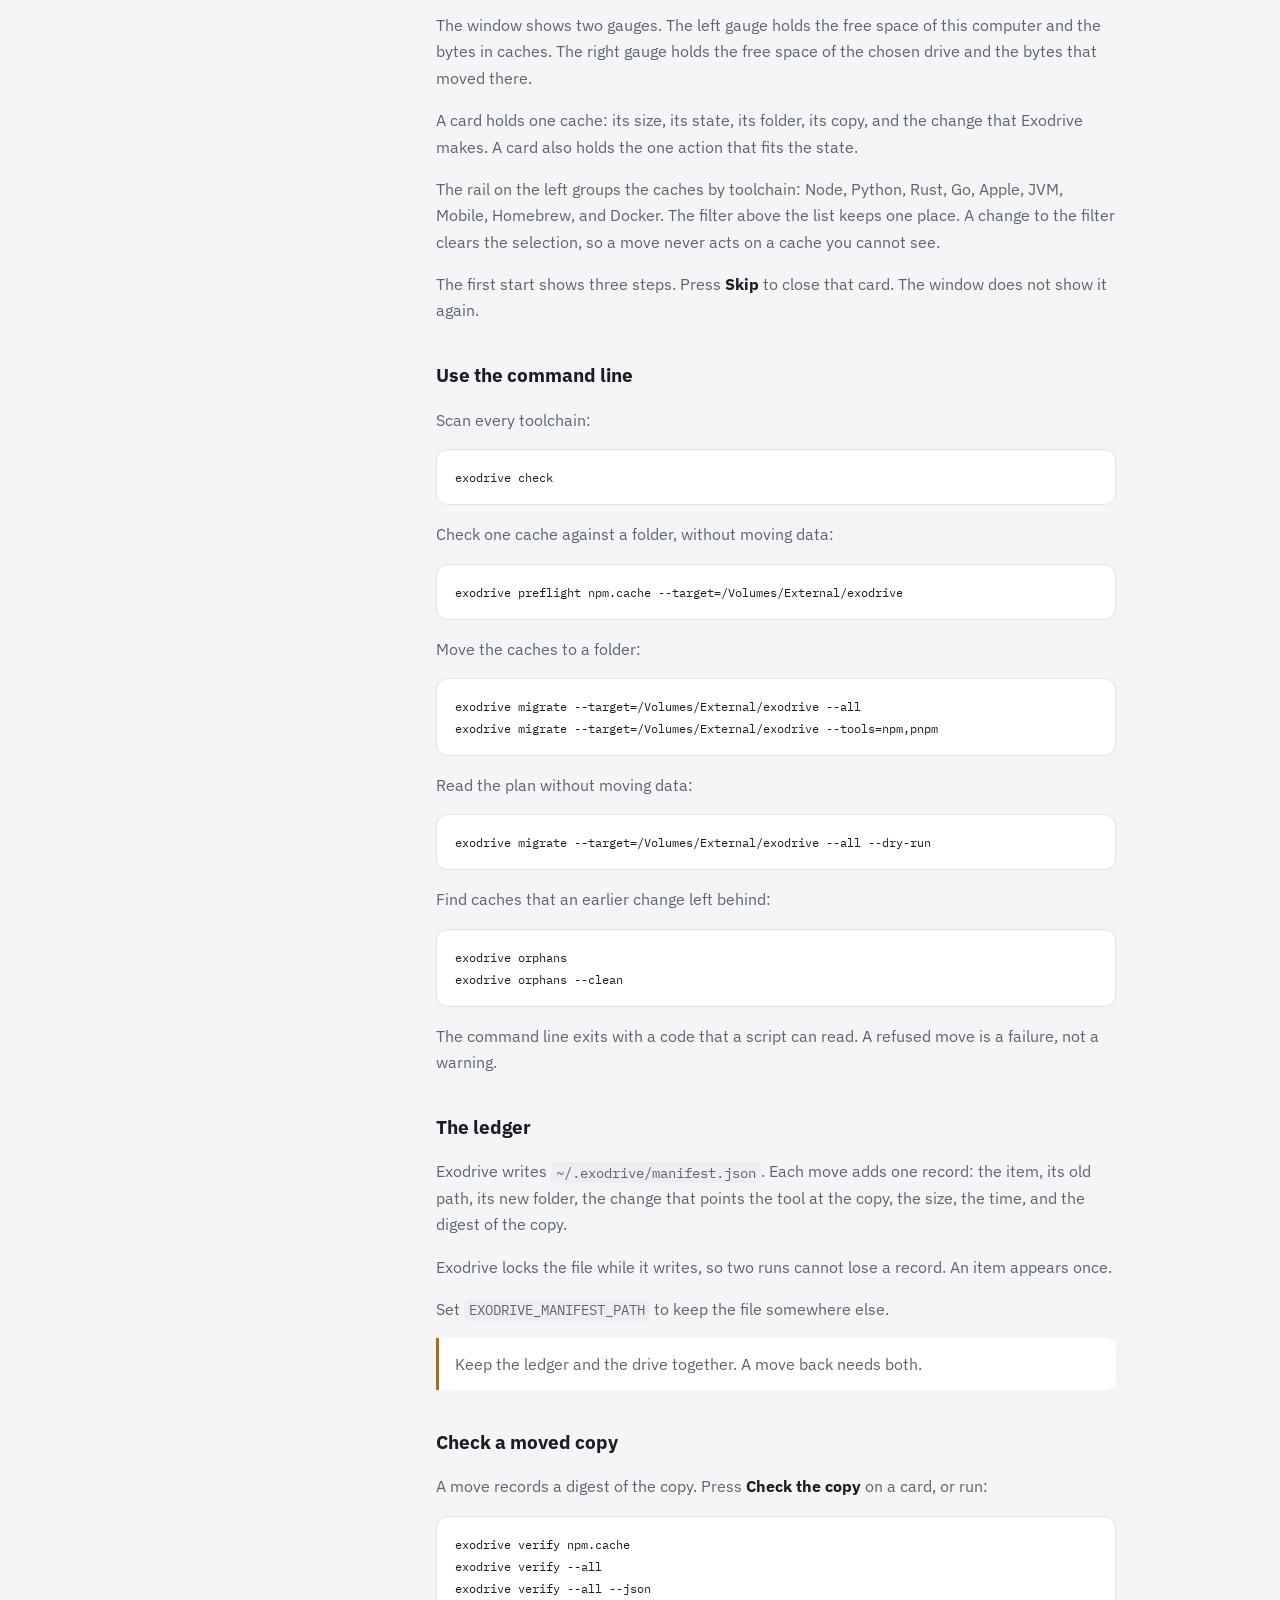
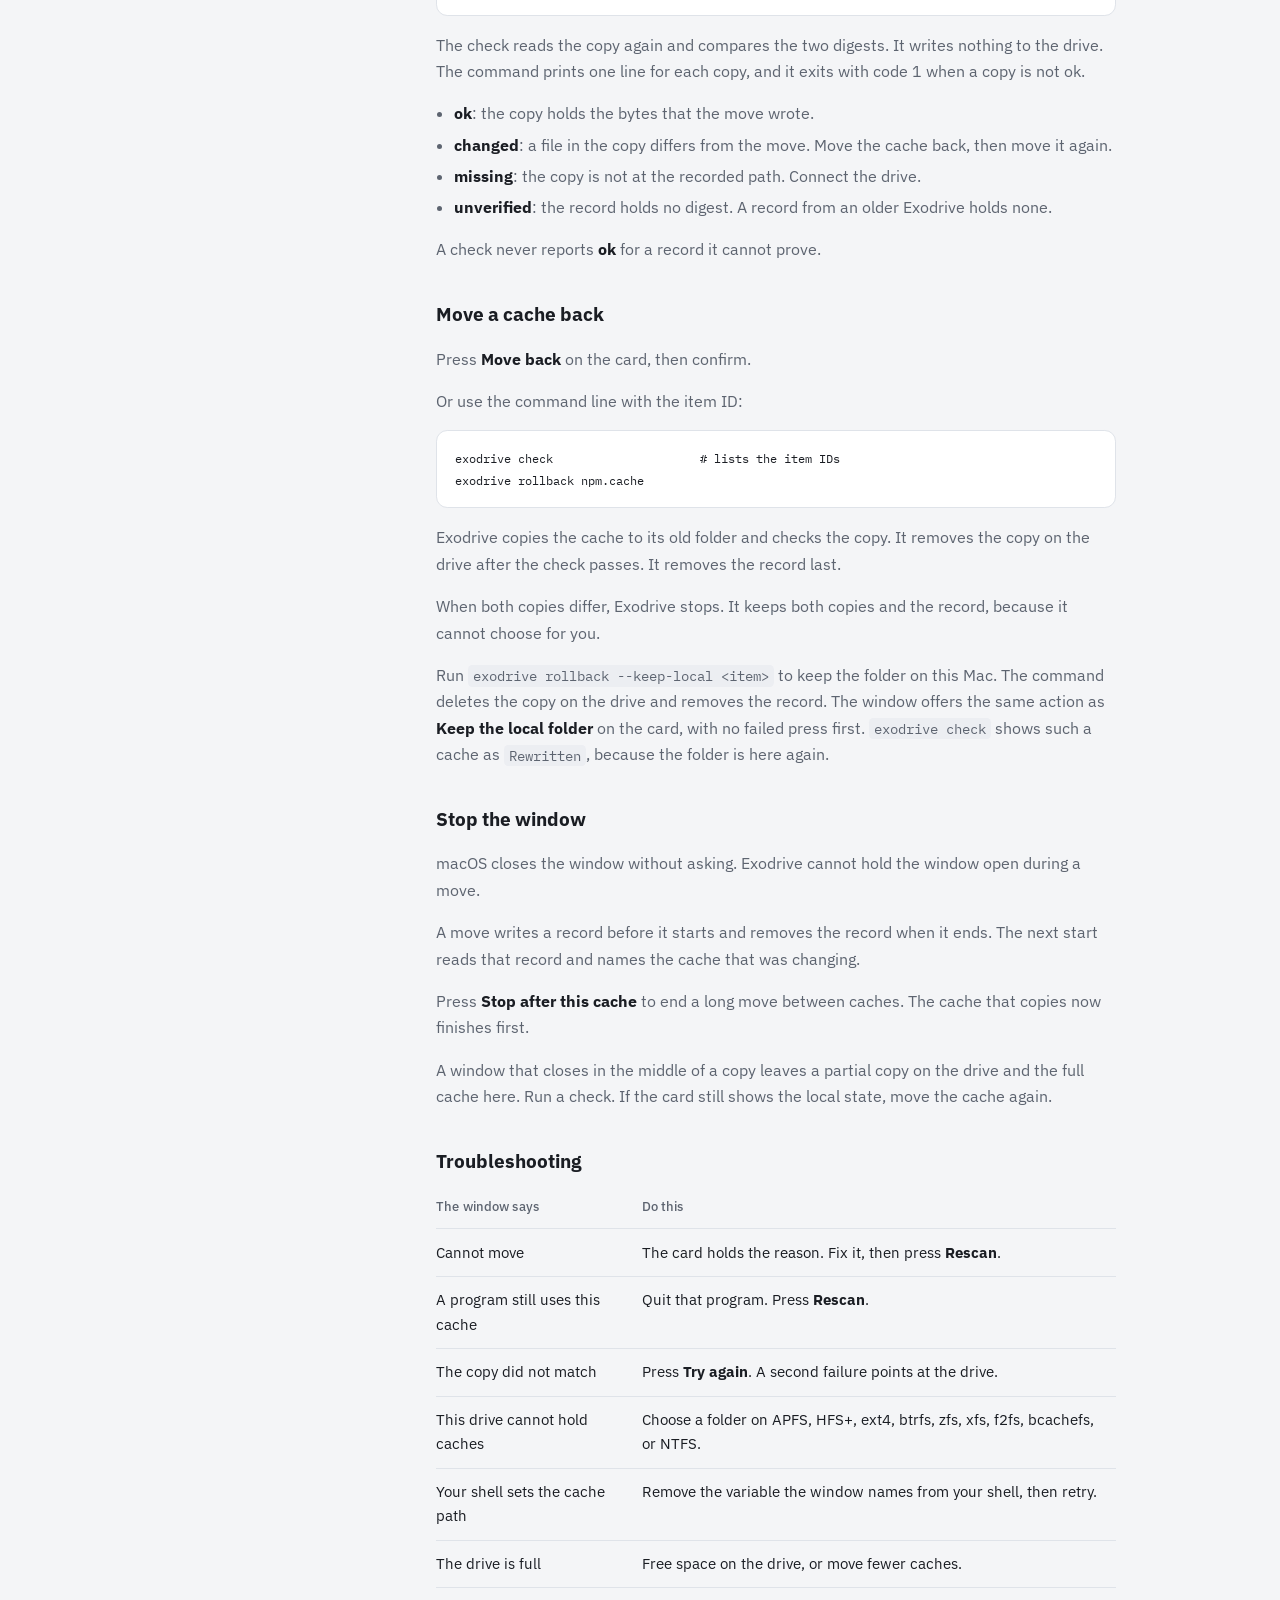
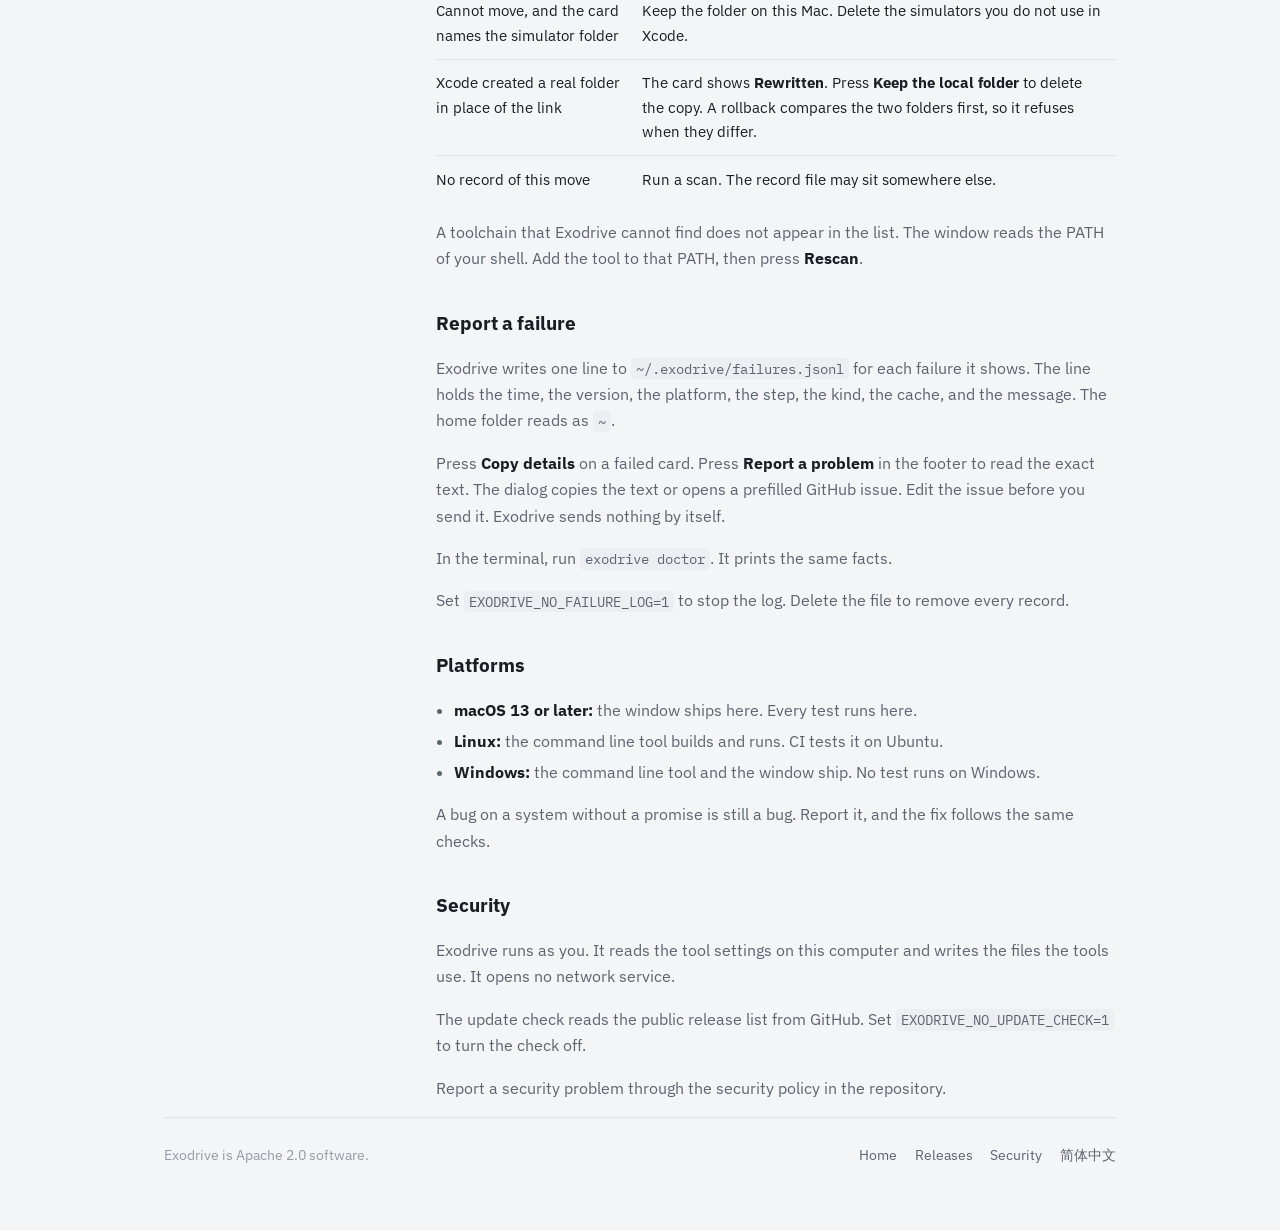
==== commit fbbaa710: "feat: show a cache that a tool wrote again A tool can delete the link and write its cache folder aga" ====
--- a/site/docs/index.html
+++ b/site/docs/index.html
@@ -220,7 +220,9 @@
             Run <code>exodrive rollback --keep-local &lt;item&gt;</code> to keep the
             folder on this Mac. The command deletes the copy on the drive and
             removes the record. The window offers the same action as
-            <strong>Keep the local folder</strong> on the failure card.
+            <strong>Keep the local folder</strong> on the card, with no failed
+            press first. <code>exodrive check</code> shows such a cache as
+            <code>Rewritten</code>, because the folder is here again.
           </p>
 
           <h2 id="stopping">Stop the window</h2>
@@ -279,7 +281,7 @@
               </tr>
               <tr>
                 <td>Xcode created a real folder in place of the link</td>
-                <td>A rollback compares the two folders first. When they differ, both stay. Press <strong>Keep the local folder</strong> to delete the copy.</td>
+                <td>The card shows <strong>Rewritten</strong>. Press <strong>Keep the local folder</strong> to delete the copy. A rollback compares the two folders first, so it refuses when they differ.</td>
               </tr>
               <tr>
                 <td>No record of this move</td>
